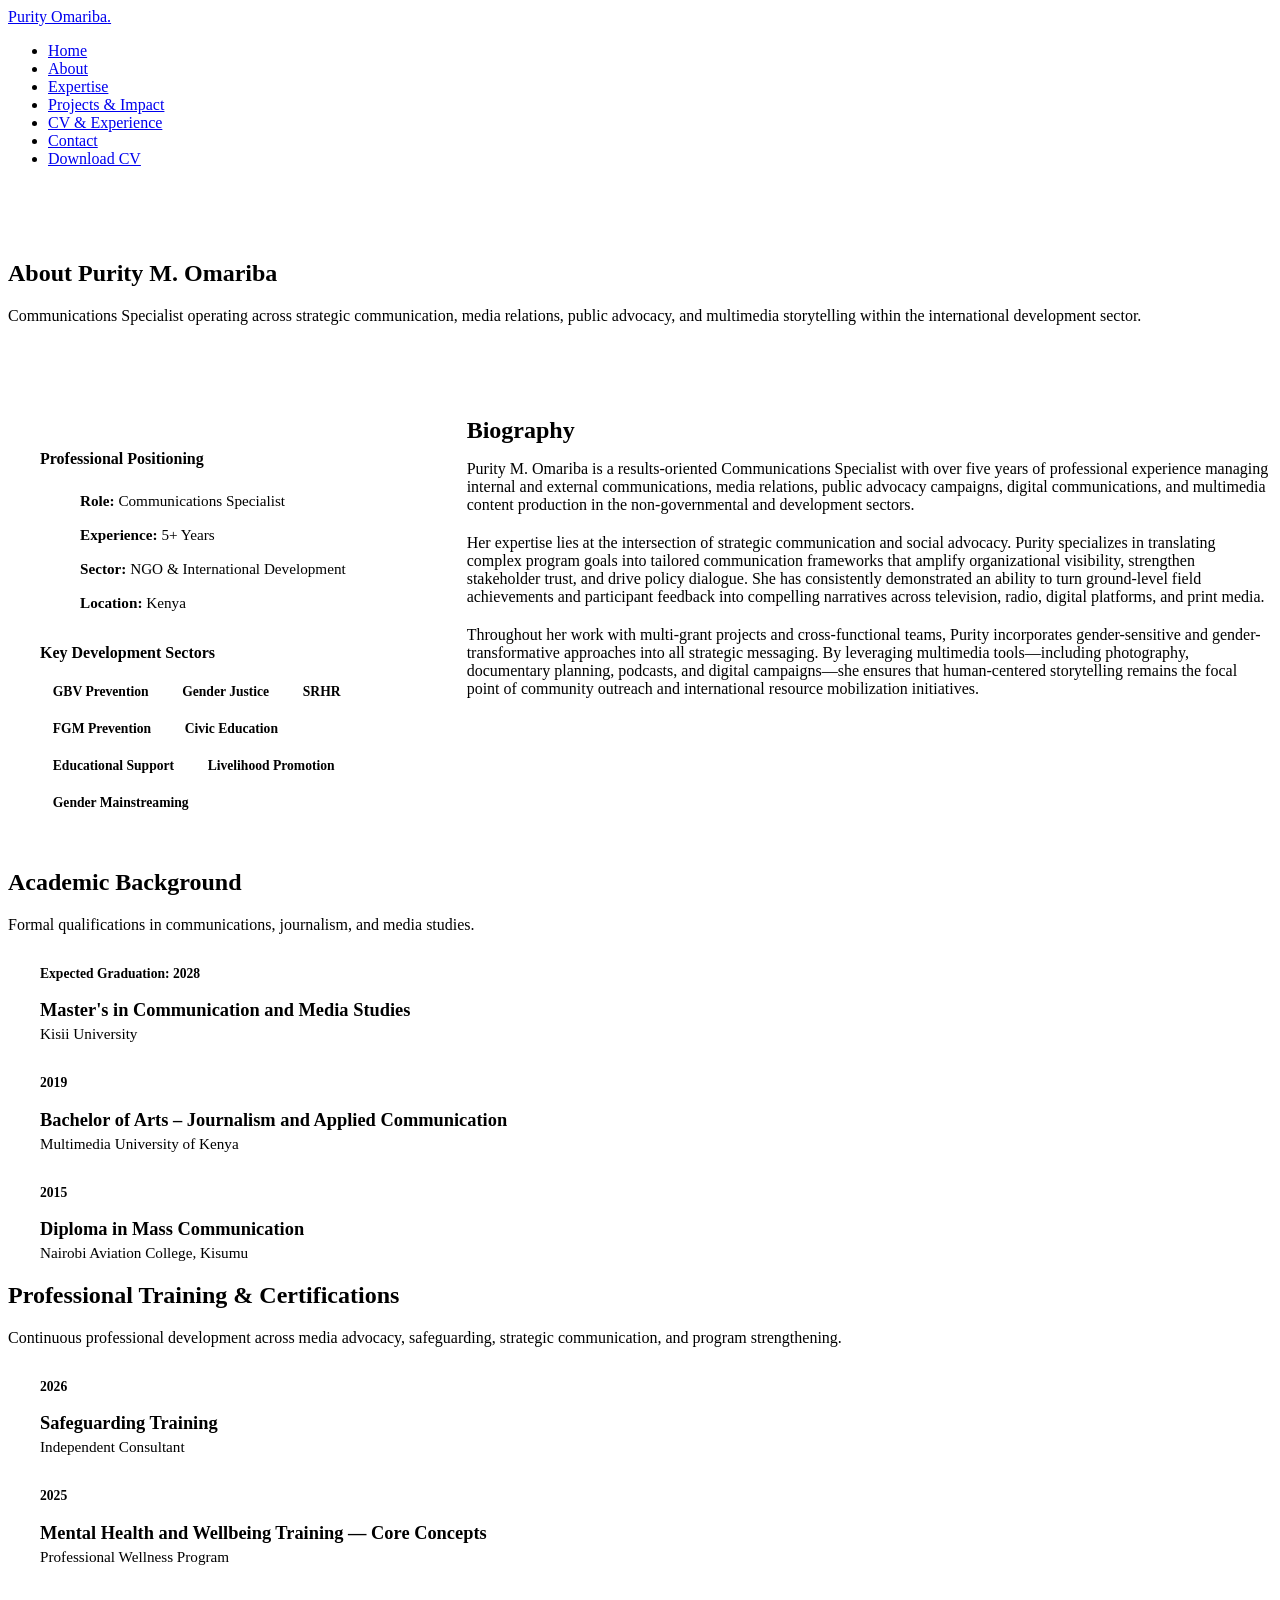
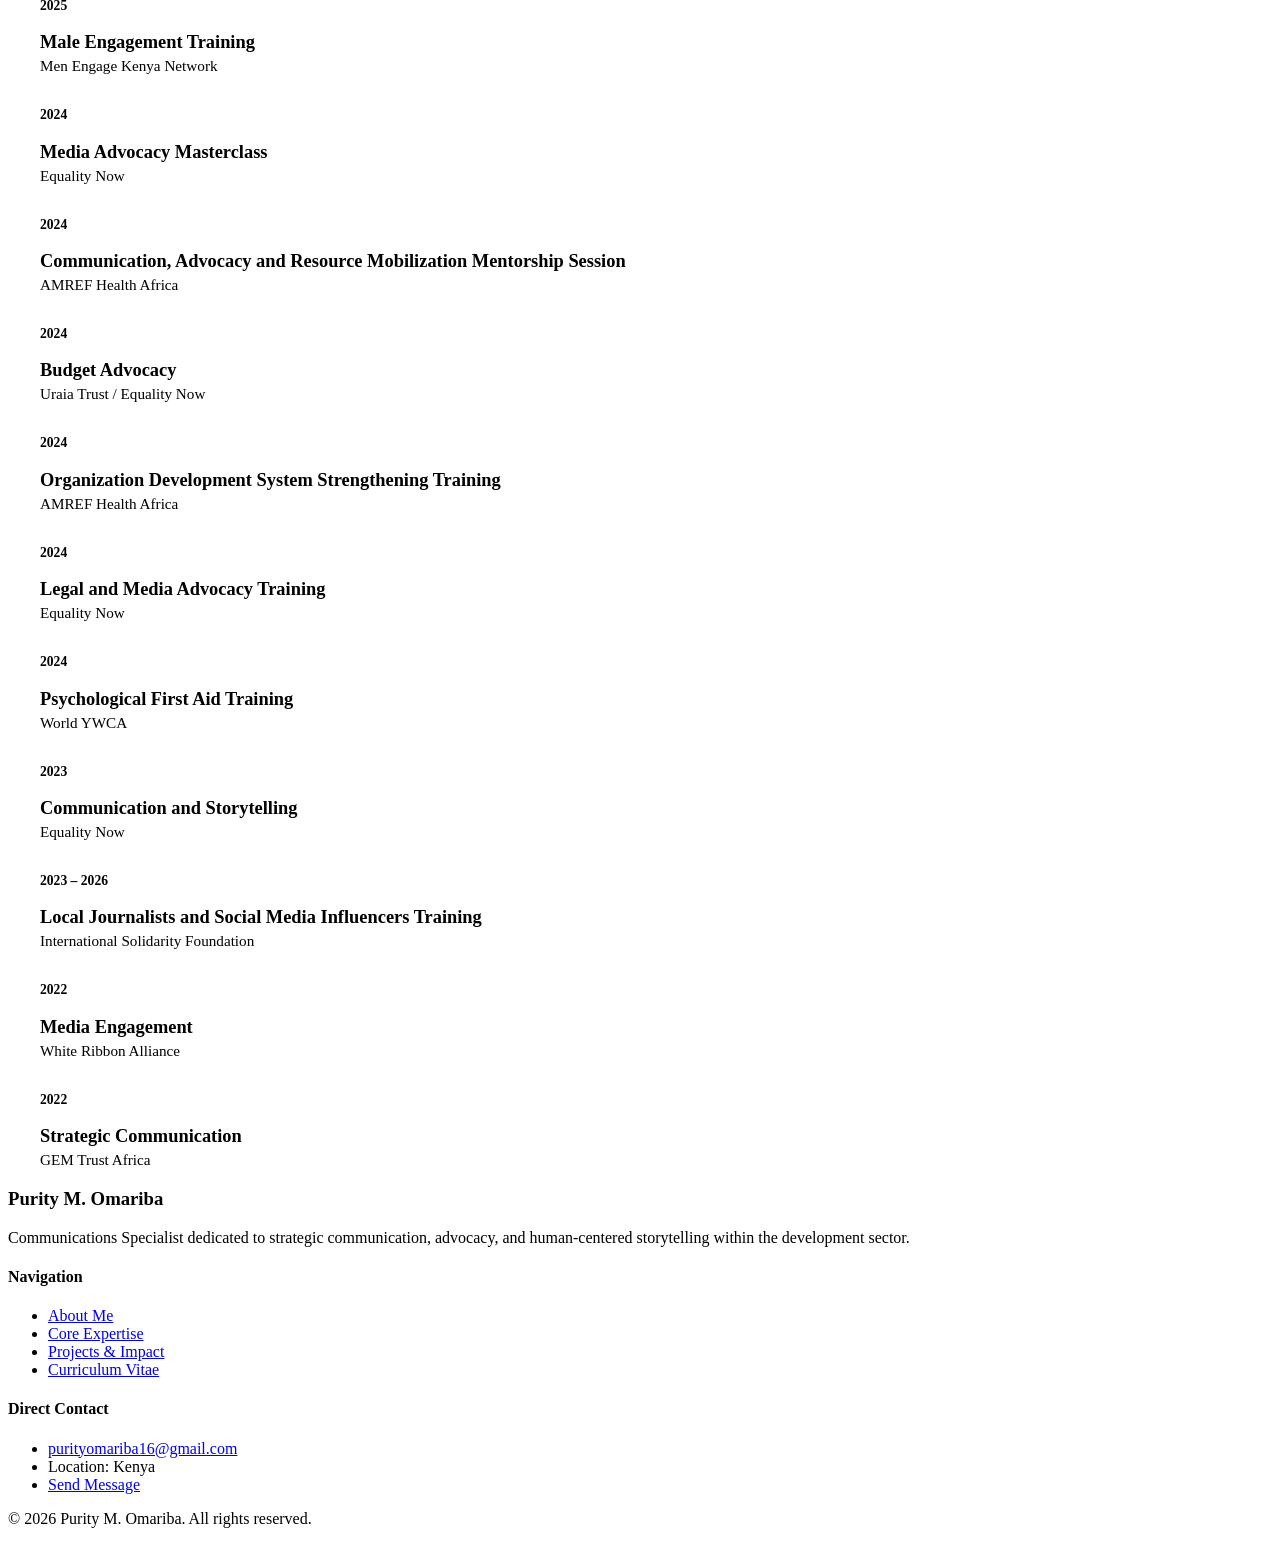
==== about.html @ bf7ede05 "Add files via upload" ====
<!DOCTYPE html>
<html lang="en">
<head>
  <meta charset="UTF-8">
  <meta name="viewport" content="width=device-width, initial-scale=1.0">
  <meta name="description" content="Professional biography, education, development focus areas, and certification timeline for Purity M. Omariba, Communications Specialist.">
  <title>About Me | Purity M. Omariba</title>
  <link rel="stylesheet" href="css/style.css">
  <style>
    /* Dedicated Page Styles for About & Timelines */
    .bio-grid {
      display: grid;
      grid-template-columns: 1fr 2fr;
      gap: 3.5rem;
      align-items: start;
    }

    .bio-sidebar {
      background-color: var(--bg-card);
      padding: 2rem;
      border-radius: var(--radius);
      border: 1px solid var(--border-color);
    }

    .bio-sidebar h4 {
      margin-bottom: 1rem;
      color: var(--secondary);
    }

    .bio-sidebar ul {
      list-style: none;
    }

    .bio-sidebar li {
      padding: 0.5rem 0;
      border-bottom: 1px dashed var(--border-color);
      font-size: 0.95rem;
      color: var(--text-muted);
    }

    .bio-sidebar li:last-child {
      border-bottom: none;
    }

    .tag-cloud {
      display: flex;
      flex-wrap: wrap;
      gap: 0.5rem;
      margin-top: 1rem;
    }

    .tag {
      background-color: var(--bg-accent);
      color: var(--primary);
      padding: 0.4rem 0.8rem;
      border-radius: 4px;
      font-size: 0.85rem;
      font-weight: 600;
    }

    /* Timeline Component */
    .timeline {
      position: relative;
      padding-left: 2rem;
      margin-top: 2rem;
      border-left: 2px solid var(--border-color);
    }

    .timeline-item {
      position: relative;
      margin-bottom: 2rem;
    }

    .timeline-item:last-child {
      margin-bottom: 0;
    }

    .timeline-dot {
      position: absolute;
      left: -2.55rem;
      top: 0.25rem;
      width: 14px;
      height: 14px;
      border-radius: 50%;
      background-color: var(--primary);
      border: 3px solid var(--bg-light);
    }

    .timeline-date {
      font-size: 0.85rem;
      font-weight: 700;
      color: var(--primary);
      margin-bottom: 0.25rem;
    }

    .timeline-title {
      font-size: 1.15rem;
      margin-bottom: 0.25rem;
    }

    .timeline-institution {
      font-size: 0.95rem;
      color: var(--text-muted);
      font-weight: 500;
    }
  </style>
</head>
<body>

  <header class="navbar">
    <div class="container nav-container">
      <a href="index.html" class="logo">Purity Omariba<span>.</span></a>
      <nav>
        <ul class="nav-links">
          <li><a href="index.html">Home</a></li>
          <li><a href="about.html" class="active">About</a></li>
          <li><a href="expertise.html">Expertise</a></li>
          <li><a href="projects.html">Projects & Impact</a></li>
          <li><a href="cv.html">CV & Experience</a></li>
          <li><a href="contact.html">Contact</a></li>
          <li><a href="docs/Purity_Omariba_CV.pdf" download class="btn btn-primary">Download CV</a></li>
        </ul>
      </nav>
    </div>
  </header>

  <section class="section section-accent" style="padding: 3.5rem 0;">
    <div class="container">
      <h1 class="section-title">About Purity M. Omariba</h1>
      <p class="section-subtitle">Communications Specialist operating across strategic communication, media relations, public advocacy, and multimedia storytelling within the international development sector.</p>
    </div>
  </section>

  <section class="section">
    <div class="container bio-grid">
      
      <aside class="bio-sidebar">
        <h4>Professional Positioning</h4>
        <ul>
          <li><strong>Role:</strong> Communications Specialist</li>
          <li><strong>Experience:</strong> 5+ Years</li>
          <li><strong>Sector:</strong> NGO & International Development</li>
          <li><strong>Location:</strong> Kenya</li>
        </ul>

        <h4 style="margin-top: 1.5rem;">Key Development Sectors</h4>
        <div class="tag-cloud">
          <span class="tag">GBV Prevention</span>
          <span class="tag">Gender Justice</span>
          <span class="tag">SRHR</span>
          <span class="tag">FGM Prevention</span>
          <span class="tag">Civic Education</span>
          <span class="tag">Educational Support</span>
          <span class="tag">Livelihood Promotion</span>
          <span class="tag">Gender Mainstreaming</span>
        </div>
      </aside>

      <main class="bio-main">
        <h2 style="margin-bottom: 1rem;">Biography</h2>
        <p style="margin-bottom: 1.25rem;">
          Purity M. Omariba is a results-oriented Communications Specialist with over five years of professional experience managing internal and external communications, media relations, public advocacy campaigns, digital communications, and multimedia content production in the non-governmental and development sectors.
        </p>
        <p style="margin-bottom: 1.25rem;">
          Her expertise lies at the intersection of strategic communication and social advocacy. Purity specializes in translating complex program goals into tailored communication frameworks that amplify organizational visibility, strengthen stakeholder trust, and drive policy dialogue. She has consistently demonstrated an ability to turn ground-level field achievements and participant feedback into compelling narratives across television, radio, digital platforms, and print media.
        </p>
        <p style="margin-bottom: 1.25rem;">
          Throughout her work with multi-grant projects and cross-functional teams, Purity incorporates gender-sensitive and gender-transformative approaches into all strategic messaging. By leveraging multimedia tools—including photography, documentary planning, podcasts, and digital campaigns—she ensures that human-centered storytelling remains the focal point of community outreach and international resource mobilization initiatives.
        </p>
      </main>

    </div>
  </section>

  <section class="section section-accent">
    <div class="container">
      <div class="section-header" style="text-align: left; max-width: 100%;">
        <h2 class="section-title">Academic Background</h2>
        <p class="section-subtitle">Formal qualifications in communications, journalism, and media studies.</p>
      </div>

      <div class="timeline" style="max-width: 800px;">
        
        <div class="timeline-item">
          <div class="timeline-dot"></div>
          <div class="timeline-date">Expected Graduation: 2028</div>
          <h3 class="timeline-title">Master's in Communication and Media Studies</h3>
          <div class="timeline-institution">Kisii University</div>
        </div>

        <div class="timeline-item">
          <div class="timeline-dot"></div>
          <div class="timeline-date">2019</div>
          <h3 class="timeline-title">Bachelor of Arts – Journalism and Applied Communication</h3>
          <div class="timeline-institution">Multimedia University of Kenya</div>
        </div>

        <div class="timeline-item">
          <div class="timeline-dot"></div>
          <div class="timeline-date">2015</div>
          <h3 class="timeline-title">Diploma in Mass Communication</h3>
          <div class="timeline-institution">Nairobi Aviation College, Kisumu</div>
        </div>

      </div>
    </div>
  </section>

  <section class="section">
    <div class="container">
      <div class="section-header" style="text-align: left; max-width: 100%;">
        <h2 class="section-title">Professional Training & Certifications</h2>
        <p class="section-subtitle">Continuous professional development across media advocacy, safeguarding, strategic communication, and program strengthening.</p>
      </div>

      <div class="timeline" style="max-width: 800px;">
        
        <div class="timeline-item">
          <div class="timeline-dot"></div>
          <div class="timeline-date">2026</div>
          <h3 class="timeline-title">Safeguarding Training</h3>
          <div class="timeline-institution">Independent Consultant</div>
        </div>

        <div class="timeline-item">
          <div class="timeline-dot"></div>
          <div class="timeline-date">2025</div>
          <h3 class="timeline-title">Mental Health and Wellbeing Training — Core Concepts</h3>
          <div class="timeline-institution">Professional Wellness Program</div>
        </div>

        <div class="timeline-item">
          <div class="timeline-dot"></div>
          <div class="timeline-date">2025</div>
          <h3 class="timeline-title">Male Engagement Training</h3>
          <div class="timeline-institution">Men Engage Kenya Network</div>
        </div>

        <div class="timeline-item">
          <div class="timeline-dot"></div>
          <div class="timeline-date">2024</div>
          <h3 class="timeline-title">Media Advocacy Masterclass</h3>
          <div class="timeline-institution">Equality Now</div>
        </div>

        <div class="timeline-item">
          <div class="timeline-dot"></div>
          <div class="timeline-date">2024</div>
          <h3 class="timeline-title">Communication, Advocacy and Resource Mobilization Mentorship Session</h3>
          <div class="timeline-institution">AMREF Health Africa</div>
        </div>

        <div class="timeline-item">
          <div class="timeline-dot"></div>
          <div class="timeline-date">2024</div>
          <h3 class="timeline-title">Budget Advocacy</h3>
          <div class="timeline-institution">Uraia Trust / Equality Now</div>
        </div>

        <div class="timeline-item">
          <div class="timeline-dot"></div>
          <div class="timeline-date">2024</div>
          <h3 class="timeline-title">Organization Development System Strengthening Training</h3>
          <div class="timeline-institution">AMREF Health Africa</div>
        </div>

        <div class="timeline-item">
          <div class="timeline-dot"></div>
          <div class="timeline-date">2024</div>
          <h3 class="timeline-title">Legal and Media Advocacy Training</h3>
          <div class="timeline-institution">Equality Now</div>
        </div>

        <div class="timeline-item">
          <div class="timeline-dot"></div>
          <div class="timeline-date">2024</div>
          <h3 class="timeline-title">Psychological First Aid Training</h3>
          <div class="timeline-institution">World YWCA</div>
        </div>

        <div class="timeline-item">
          <div class="timeline-dot"></div>
          <div class="timeline-date">2023</div>
          <h3 class="timeline-title">Communication and Storytelling</h3>
          <div class="timeline-institution">Equality Now</div>
        </div>

        <div class="timeline-item">
          <div class="timeline-dot"></div>
          <div class="timeline-date">2023 – 2026</div>
          <h3 class="timeline-title">Local Journalists and Social Media Influencers Training</h3>
          <div class="timeline-institution">International Solidarity Foundation</div>
        </div>

        <div class="timeline-item">
          <div class="timeline-dot"></div>
          <div class="timeline-date">2022</div>
          <h3 class="timeline-title">Media Engagement</h3>
          <div class="timeline-institution">White Ribbon Alliance</div>
        </div>

        <div class="timeline-item">
          <div class="timeline-dot"></div>
          <div class="timeline-date">2022</div>
          <h3 class="timeline-title">Strategic Communication</h3>
          <div class="timeline-institution">GEM Trust Africa</div>
        </div>

      </div>
    </div>
  </section>

  <footer class="footer">
    <div class="container">
      <div class="footer-grid">
        <div class="footer-brand">
          <h3>Purity M. Omariba</h3>
          <p>Communications Specialist dedicated to strategic communication, advocacy, and human-centered storytelling within the development sector.</p>
        </div>
        <div class="footer-links">
          <h4>Navigation</h4>
          <ul>
            <li><a href="about.html">About Me</a></li>
            <li><a href="expertise.html">Core Expertise</a></li>
            <li><a href="projects.html">Projects & Impact</a></li>
            <li><a href="cv.html">Curriculum Vitae</a></li>
          </ul>
        </div>
        <div class="footer-links">
          <h4>Direct Contact</h4>
          <ul>
            <li><a href="mailto:purityomariba16@gmail.com">purityomariba16@gmail.com</a></li>
            <li>Location: Kenya</li>
            <li><a href="contact.html">Send Message</a></li>
          </ul>
        </div>
      </div>
      <div class="footer-bottom">
        <p>&copy; 2026 Purity M. Omariba. All rights reserved.</p>
      </div>
    </div>
  </footer>

</body>
</html>
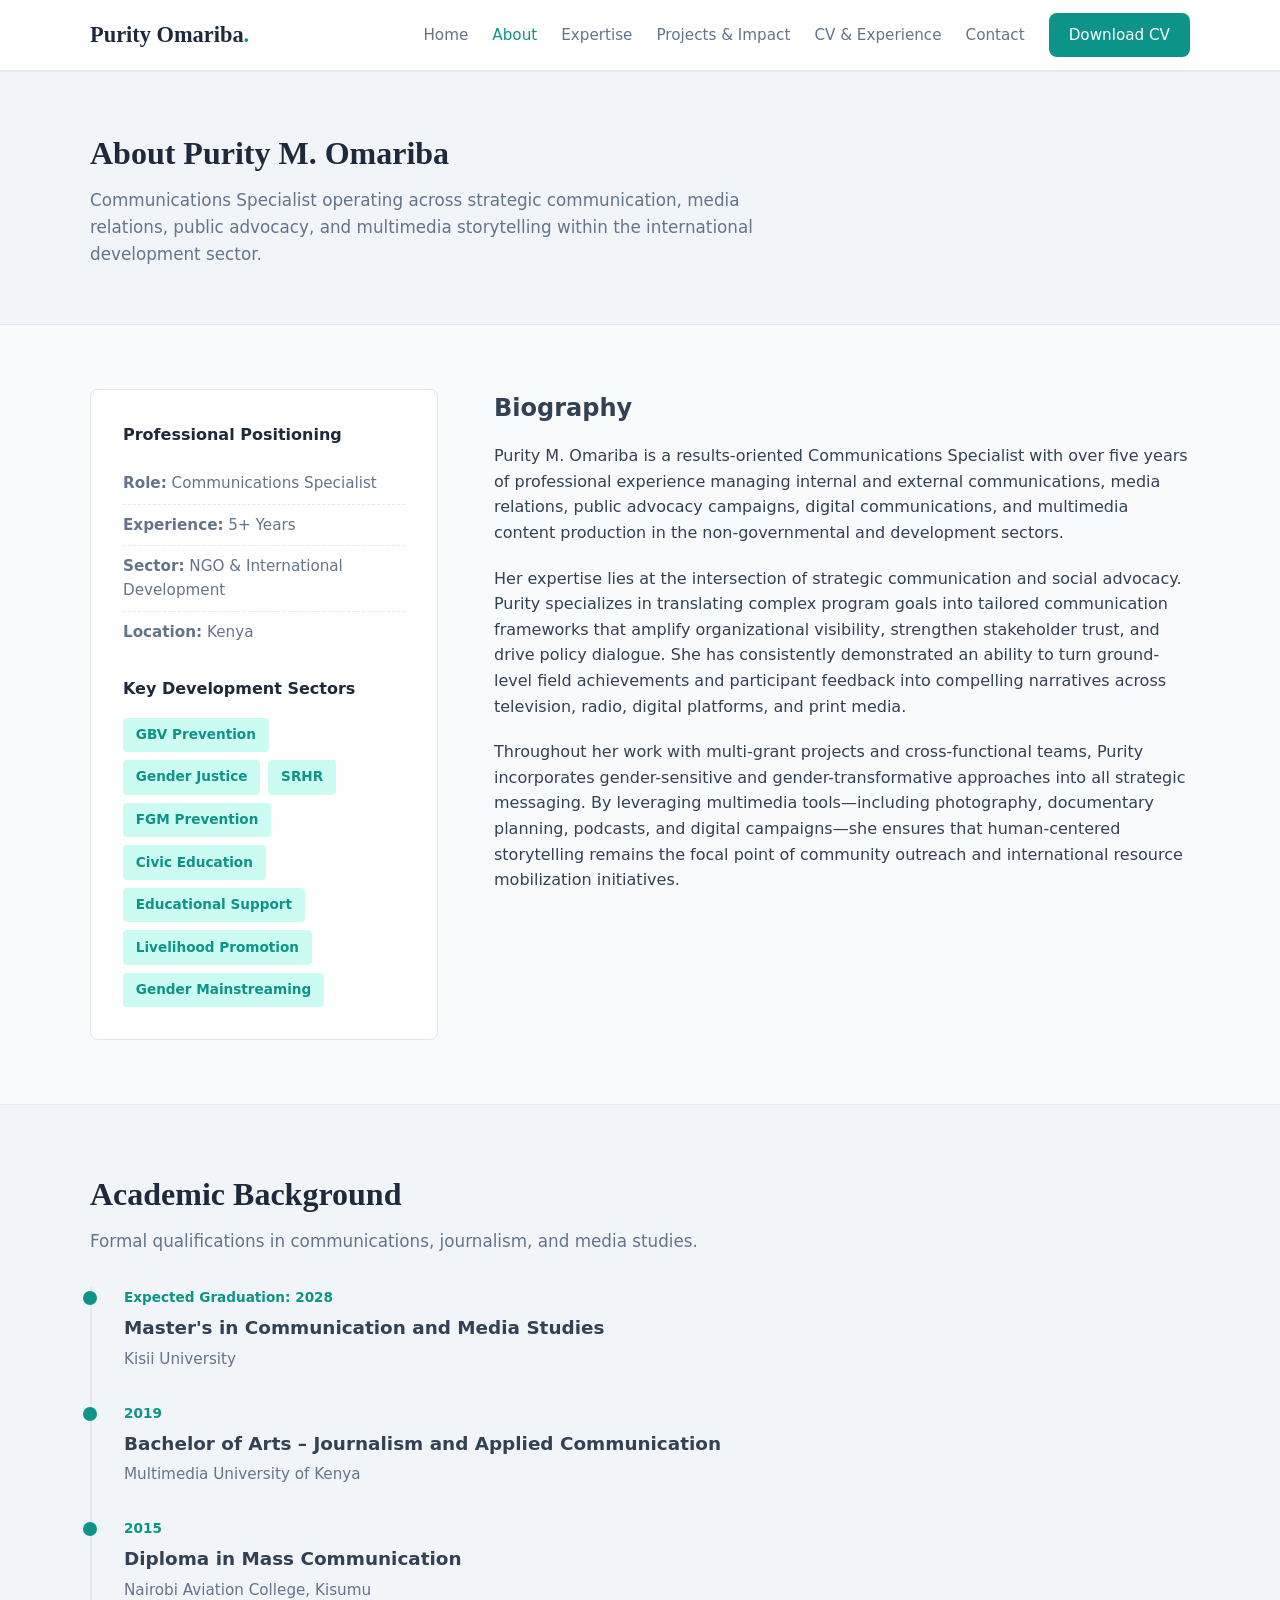
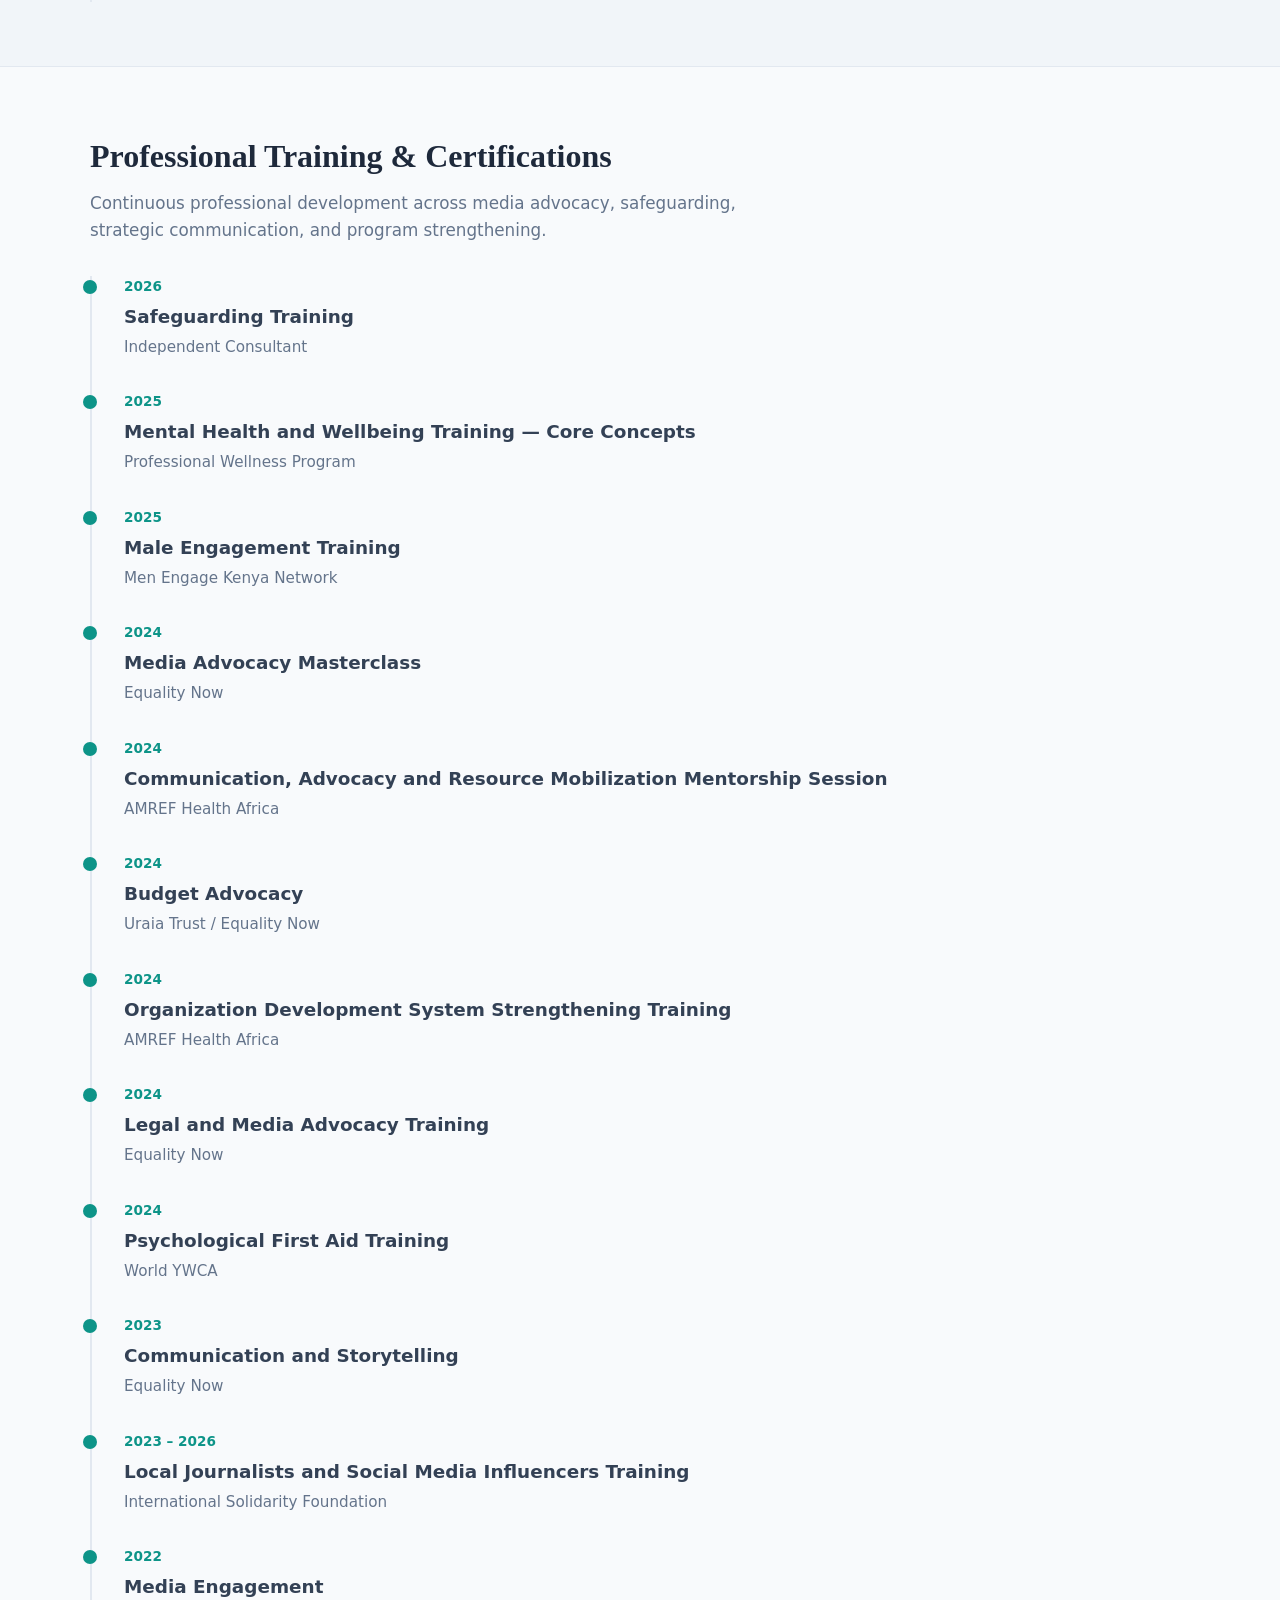
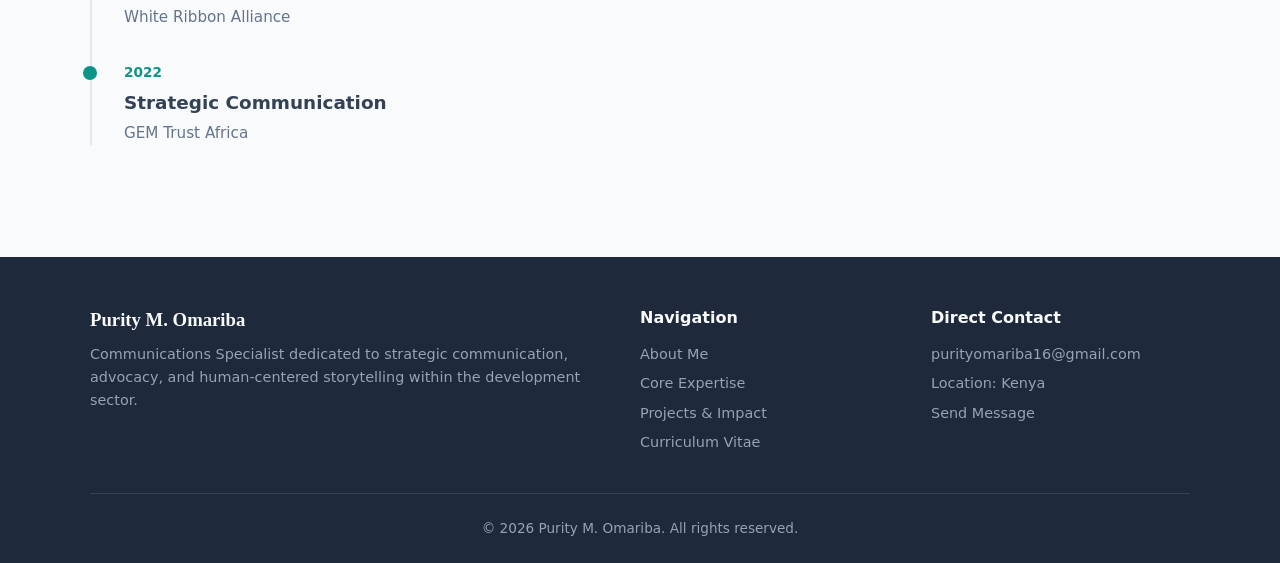
==== commit d79f392a: "Add files via upload" ====
--- a/about.html
+++ b/about.html
@@ -103,15 +103,30 @@
       color: var(--text-muted);
       font-weight: 500;
     }
+
+    @media (max-width: 850px) {
+      .bio-grid {
+        grid-template-columns: 1fr;
+      }
+    }
   </style>
 </head>
 <body>
 
+  <!-- Navigation Bar -->
   <header class="navbar">
     <div class="container nav-container">
       <a href="index.html" class="logo">Purity Omariba<span>.</span></a>
+      
+      <!-- Far-Right Mobile Menu Toggle Button -->
+      <button class="mobile-menu-toggle" id="mobile-menu-toggle" aria-label="Toggle navigation" aria-expanded="false">
+        <span class="bar"></span>
+        <span class="bar"></span>
+        <span class="bar"></span>
+      </button>
+
       <nav>
-        <ul class="nav-links">
+        <ul class="nav-links" id="nav-links">
           <li><a href="index.html">Home</a></li>
           <li><a href="about.html" class="active">About</a></li>
           <li><a href="expertise.html">Expertise</a></li>
@@ -124,6 +139,7 @@
     </div>
   </header>
 
+  <!-- Page Header -->
   <section class="section section-accent" style="padding: 3.5rem 0;">
     <div class="container">
       <h1 class="section-title">About Purity M. Omariba</h1>
@@ -131,6 +147,7 @@
     </div>
   </section>
 
+  <!-- Biography Section -->
   <section class="section">
     <div class="container bio-grid">
       
@@ -172,6 +189,7 @@
     </div>
   </section>
 
+  <!-- Academic Background -->
   <section class="section section-accent">
     <div class="container">
       <div class="section-header" style="text-align: left; max-width: 100%;">
@@ -206,6 +224,7 @@
     </div>
   </section>
 
+  <!-- Professional Certifications -->
   <section class="section">
     <div class="container">
       <div class="section-header" style="text-align: left; max-width: 100%;">
@@ -310,6 +329,7 @@
     </div>
   </section>
 
+  <!-- Footer -->
   <footer class="footer">
     <div class="container">
       <div class="footer-grid">
@@ -341,5 +361,8 @@
     </div>
   </footer>
 
+  <!-- External JavaScript Link -->
+  <script src="js/script.js"></script>
+
 </body>
 </html>
--- a/css/style.css
+++ b/css/style.css
@@ -0,0 +1,447 @@
+/* Core CSS Design System */
+:root {
+  --primary: #0d9488;
+  --primary-hover: #0f766e;
+  --secondary: #1e293b;
+  --text-dark: #334155;
+  --text-muted: #64748b;
+  --bg-main: #f8fafc;
+  --bg-card: #ffffff;
+  --bg-accent: #ccfbf1;
+  --border-color: #e2e8f0;
+  --font-base: 'Segoe UI', system-ui, -apple-system, sans-serif;
+  --font-heading: 'Georgia', serif;
+  --radius: 8px;
+  --shadow-sm: 0 1px 3px rgba(0,0,0,0.1);
+  --shadow-md: 0 4px 6px -1px rgba(0,0,0,0.1);
+  --shadow-lg: -4px 0 15px rgba(0, 0, 0, 0.15);
+  --transition: all 0.3s cubic-bezier(0.4, 0, 0.2, 1);
+}
+
+* {
+  box-sizing: border-box;
+  margin: 0;
+  padding: 0;
+}
+
+body {
+  font-family: var(--font-base);
+  color: var(--text-dark);
+  background-color: var(--bg-main);
+  line-height: 1.6;
+}
+
+a {
+  color: inherit;
+  text-decoration: none;
+}
+
+.container {
+  width: 90%;
+  max-width: 1100px;
+  margin: 0 auto;
+}
+
+/* Navbar Layout */
+.navbar {
+  background-color: var(--bg-card);
+  border-bottom: 1px solid var(--border-color);
+  position: sticky;
+  top: 0;
+  z-index: 1000;
+}
+
+.nav-container {
+  display: flex;
+  justify-content: space-between;
+  align-items: center;
+  height: 70px;
+  position: relative;
+}
+
+.logo {
+  font-family: var(--font-heading);
+  font-size: 1.4rem;
+  font-weight: bold;
+  color: var(--secondary);
+}
+
+.logo span {
+  color: var(--primary);
+}
+
+.nav-links {
+  display: flex;
+  list-style: none;
+  gap: 1.5rem;
+  align-items: center;
+}
+
+.nav-links a {
+  font-size: 0.95rem;
+  font-weight: 500;
+  color: var(--text-muted);
+  transition: var(--transition);
+}
+
+.nav-links a:hover,
+.nav-links a.active {
+  color: var(--primary);
+}
+
+/* Mobile Toggle - Pushed to Far Right Corner */
+.mobile-menu-toggle {
+  display: none;
+  flex-direction: column;
+  justify-content: space-between;
+  width: 26px;
+  height: 20px;
+  background: transparent;
+  border: none;
+  cursor: pointer;
+  padding: 0;
+  z-index: 1002; /* Float above the slide drawer overlay */
+  margin-left: auto; /* Guarantees positioning in far right corner */
+}
+
+.mobile-menu-toggle .bar {
+  width: 100%;
+  height: 3px;
+  background-color: var(--secondary);
+  border-radius: 2px;
+  transition: var(--transition);
+}
+
+/* Buttons */
+.btn {
+  display: inline-block;
+  padding: 0.6rem 1.25rem;
+  border-radius: var(--radius);
+  font-weight: 600;
+  font-size: 0.9rem;
+  transition: var(--transition);
+}
+
+.btn-primary {
+  background-color: var(--primary);
+  color: #ffffff !important;
+}
+
+.btn-primary:hover {
+  background-color: var(--primary-hover);
+}
+
+.btn-secondary {
+  background-color: transparent;
+  color: var(--secondary);
+  border: 1px solid var(--border-color);
+}
+
+.btn-secondary:hover {
+  background-color: var(--bg-accent);
+  color: var(--primary);
+}
+
+/* Sections */
+.section {
+  padding: 4rem 0;
+}
+
+.section-accent {
+  background-color: #f1f5f9;
+  border-bottom: 1px solid var(--border-color);
+  border-top: 1px solid var(--border-color);
+}
+
+.section-title {
+  font-family: var(--font-heading);
+  font-size: 2rem;
+  color: var(--secondary);
+  margin-bottom: 0.5rem;
+}
+
+.section-subtitle {
+  color: var(--text-muted);
+  font-size: 1.05rem;
+  max-width: 700px;
+}
+
+/* Hero Section Grid & Image Controls */
+.hero {
+  padding: 4rem 0;
+  background-color: var(--bg-card);
+}
+
+.hero-grid {
+  display: grid;
+  grid-template-columns: 1.2fr 0.8fr;
+  gap: 3rem;
+  align-items: center;
+}
+
+.hero-tag {
+  display: inline-block;
+  background-color: var(--bg-accent);
+  color: var(--primary);
+  font-size: 0.85rem;
+  font-weight: 700;
+  padding: 0.35rem 0.75rem;
+  border-radius: 4px;
+  margin-bottom: 1rem;
+}
+
+.hero-title {
+  font-family: var(--font-heading);
+  font-size: 2.75rem;
+  color: var(--secondary);
+  line-height: 1.2;
+  margin-bottom: 0.5rem;
+}
+
+.hero-subtitle {
+  font-style: italic;
+  color: var(--primary);
+  font-weight: 600;
+  font-size: 1.1rem;
+  margin-bottom: 1rem;
+}
+
+.hero-description {
+  color: var(--text-muted);
+  margin-bottom: 1.75rem;
+  font-size: 1.05rem;
+}
+
+.hero-cta {
+  display: flex;
+  gap: 1rem;
+  flex-wrap: wrap;
+}
+
+.hero-image-wrapper {
+  width: 100%;
+  max-width: 320px;
+  margin: 0 auto;
+}
+
+.hero-image {
+  width: 100%;
+  max-width: 320px;
+  height: auto;
+  border-radius: var(--radius);
+  box-shadow: var(--shadow-md);
+  border: 1px solid var(--border-color);
+  object-fit: cover;
+  display: block;
+}
+
+/* Home Page Grid Layouts */
+.grid-4 {
+  display: grid;
+  grid-template-columns: repeat(4, 1fr);
+  gap: 1.5rem;
+  text-align: center;
+}
+
+.stat-box {
+  background-color: var(--bg-card);
+  padding: 1.5rem;
+  border-radius: var(--radius);
+  border: 1px solid var(--border-color);
+}
+
+.stat-number {
+  font-size: 2rem;
+  font-weight: bold;
+  color: var(--primary);
+}
+
+.stat-label {
+  font-size: 0.85rem;
+  color: var(--text-muted);
+}
+
+.grid-2 {
+  display: grid;
+  grid-template-columns: repeat(2, 1fr);
+  gap: 1.5rem;
+  margin-top: 2rem;
+}
+
+.card {
+  background-color: var(--bg-card);
+  border: 1px solid var(--border-color);
+  border-radius: var(--radius);
+  padding: 1.75rem;
+}
+
+.card-icon {
+  font-weight: bold;
+  color: var(--primary);
+  font-size: 1.2rem;
+  margin-bottom: 0.5rem;
+}
+
+.card-title {
+  color: var(--secondary);
+  font-size: 1.2rem;
+  margin-bottom: 0.5rem;
+}
+
+.card-desc {
+  color: var(--text-muted);
+  font-size: 0.95rem;
+}
+
+/* Standalone Profile Image Styling */
+.profile-image-container {
+  max-width: 350px;
+  width: 100%;
+  margin: 0 auto;
+}
+
+.profile-img {
+  width: 100%;
+  height: auto;
+  border-radius: var(--radius);
+  box-shadow: var(--shadow-md);
+  border: 1px solid var(--border-color);
+  object-fit: cover;
+}
+
+/* Footer */
+.footer {
+  background-color: var(--secondary);
+  color: #f8fafc;
+  padding: 3rem 0 1.5rem;
+  margin-top: 3rem;
+}
+
+.footer-grid {
+  display: grid;
+  grid-template-columns: 2fr 1fr 1fr;
+  gap: 2rem;
+  margin-bottom: 2rem;
+}
+
+.footer-brand h3 {
+  font-family: var(--font-heading);
+  margin-bottom: 0.5rem;
+}
+
+.footer-brand p {
+  color: #94a3b8;
+  font-size: 0.9rem;
+}
+
+.footer-links h4 {
+  margin-bottom: 0.75rem;
+  font-size: 1rem;
+}
+
+.footer-links ul {
+  list-style: none;
+}
+
+.footer-links li {
+  margin-bottom: 0.4rem;
+  font-size: 0.9rem;
+  color: #94a3b8;
+}
+
+.footer-links a:hover {
+  color: #ffffff;
+}
+
+.footer-bottom {
+  border-top: 1px solid #334155;
+  padding-top: 1.5rem;
+  text-align: center;
+  font-size: 0.85rem;
+  color: #94a3b8;
+}
+
+/* Responsive Styles & Mobile Slide-Over Drawer */
+@media (max-width: 768px) {
+  .mobile-menu-toggle {
+    display: flex;
+  }
+
+  /* Right Side Slide-Over Drawer Navigation */
+  .nav-links {
+    position: fixed;
+    top: 0;
+    right: 0;
+    width: 270px;
+    height: 100vh;
+    background-color: var(--bg-card);
+    flex-direction: column;
+    align-items: flex-start;
+    justify-content: flex-start;
+    padding: 85px 1.75rem 2rem;
+    gap: 1.25rem;
+    box-shadow: var(--shadow-lg);
+    z-index: 1001;
+
+    /* Off-screen transform state for smooth right-to-left slide */
+    transform: translateX(100%);
+    transition: var(--transition);
+  }
+
+  .nav-links.active {
+    transform: translateX(0); /* Slide drawer into view */
+  }
+
+  .nav-links li {
+    width: 100%;
+    border-bottom: 1px solid var(--border-color);
+    padding-bottom: 0.75rem;
+  }
+
+  .nav-links li:last-child {
+    border-bottom: none;
+    padding-top: 0.5rem;
+  }
+
+  .nav-links a {
+    display: block;
+    font-size: 1.05rem;
+    font-weight: 600;
+    width: 100%;
+  }
+
+  /* Morph Hamburger Lines into "X" when Active */
+  .mobile-menu-toggle.active .bar:nth-child(1) {
+    transform: translateY(8.5px) rotate(45deg);
+  }
+
+  .mobile-menu-toggle.active .bar:nth-child(2) {
+    opacity: 0;
+  }
+
+  .mobile-menu-toggle.active .bar:nth-child(3) {
+    transform: translateY(-8.5px) rotate(-45deg);
+  }
+
+  /* Responsive Grid Stack Layouts */
+  .hero-grid {
+    grid-template-columns: 1fr;
+    text-align: center;
+  }
+
+  .hero-cta {
+    justify-content: center;
+  }
+
+  .grid-4 {
+    grid-template-columns: repeat(2, 1fr);
+  }
+
+  .grid-2 {
+    grid-template-columns: 1fr;
+  }
+
+  .footer-grid {
+    grid-template-columns: 1fr;
+  }
+}
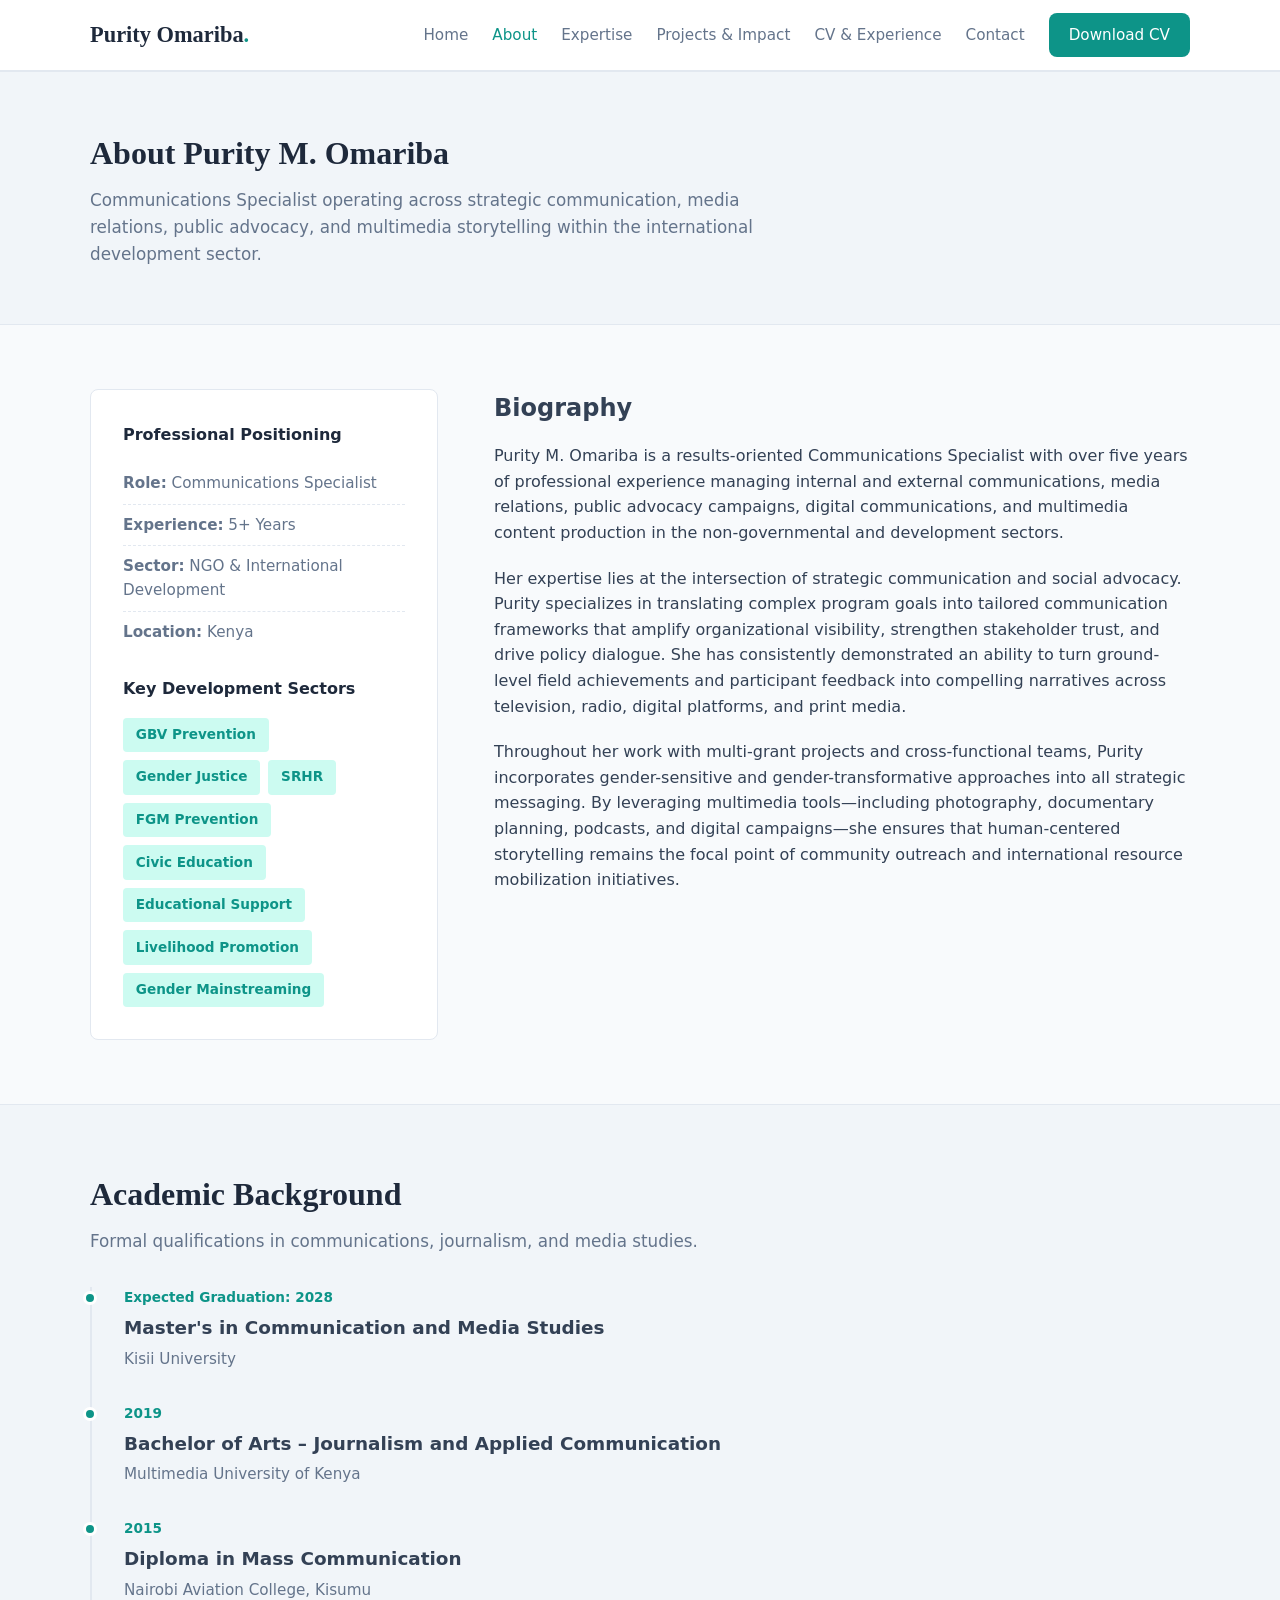
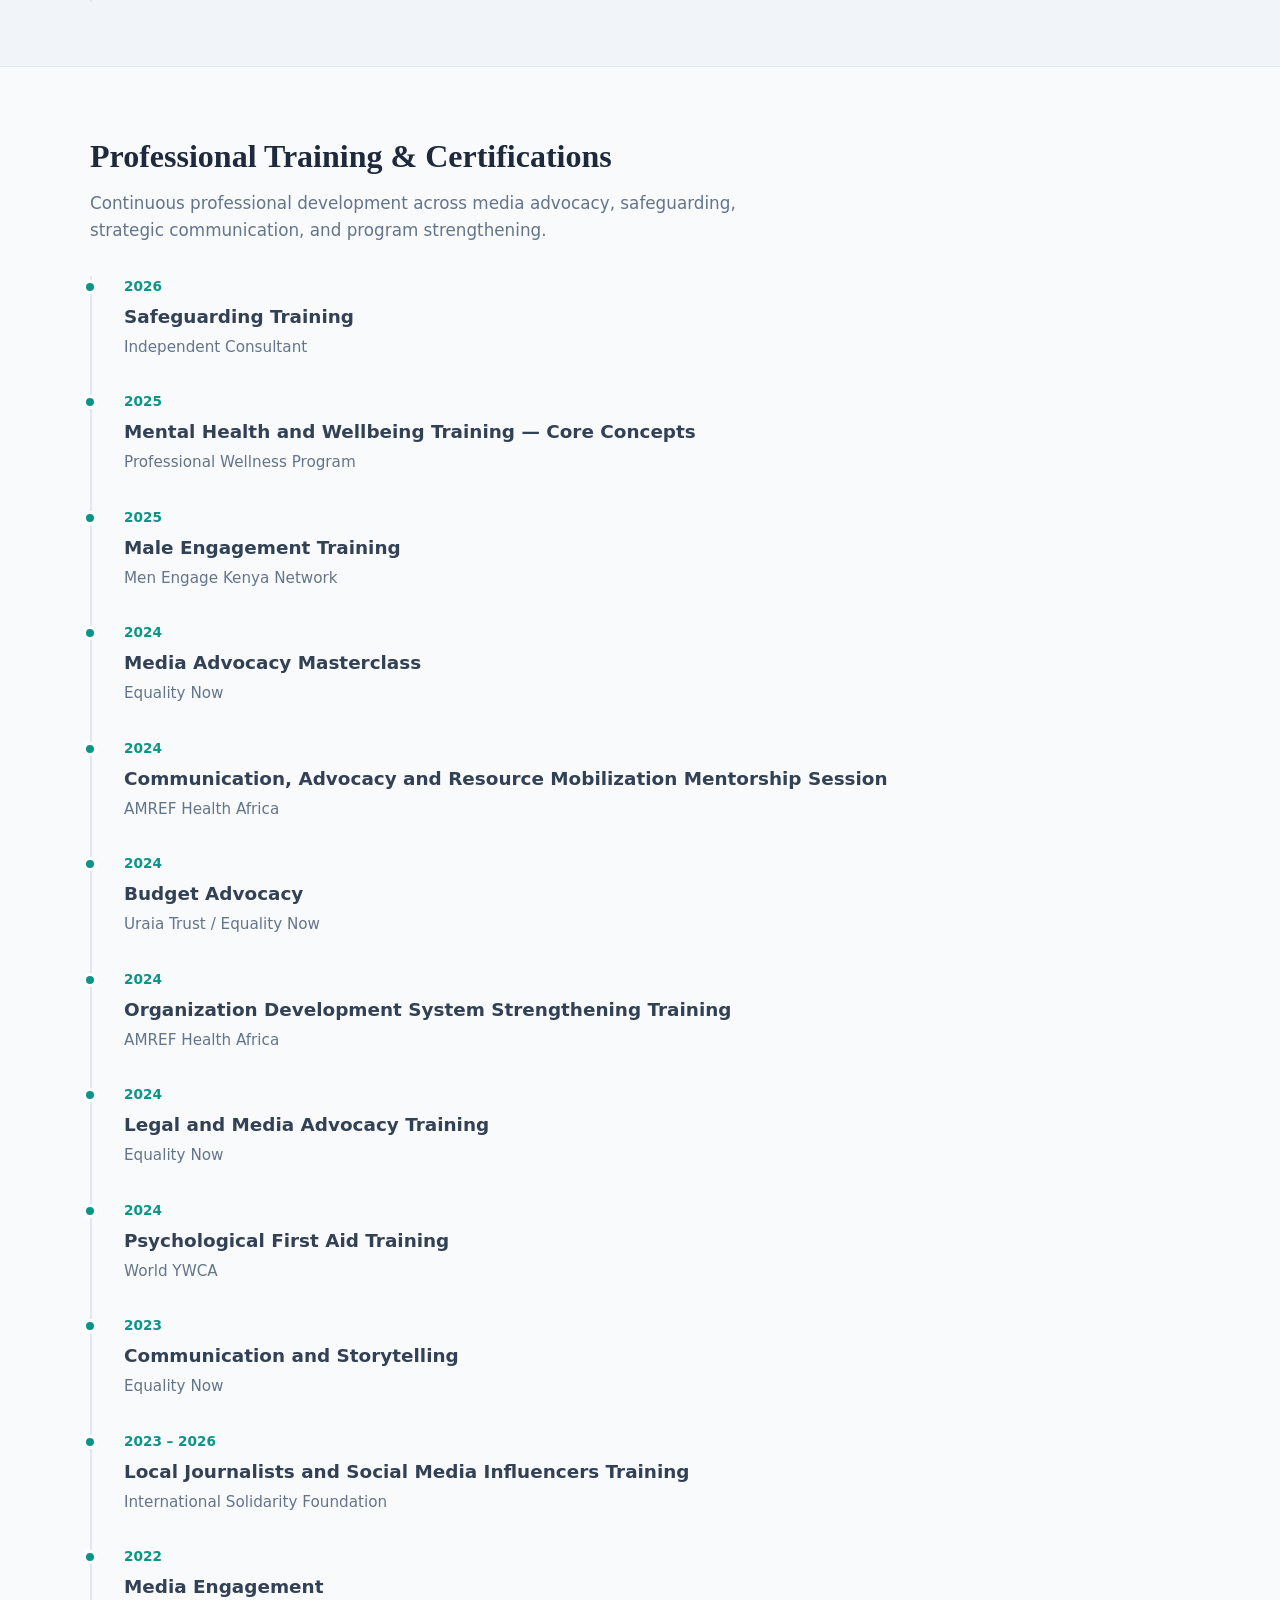
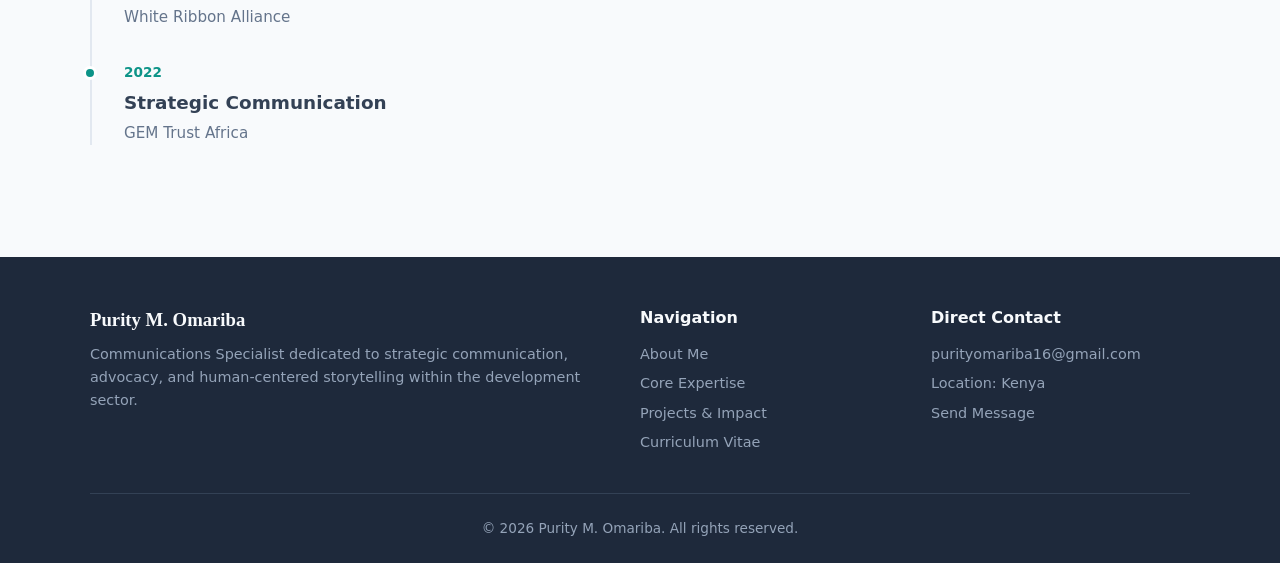
==== commit e2302640: "Add files via upload" ====
--- a/about.html
+++ b/about.html
@@ -83,7 +83,7 @@
       height: 14px;
       border-radius: 50%;
       background-color: var(--primary);
-      border: 3px solid var(--bg-light);
+      border: 3px solid var(--bg-card);
     }
 
     .timeline-date {
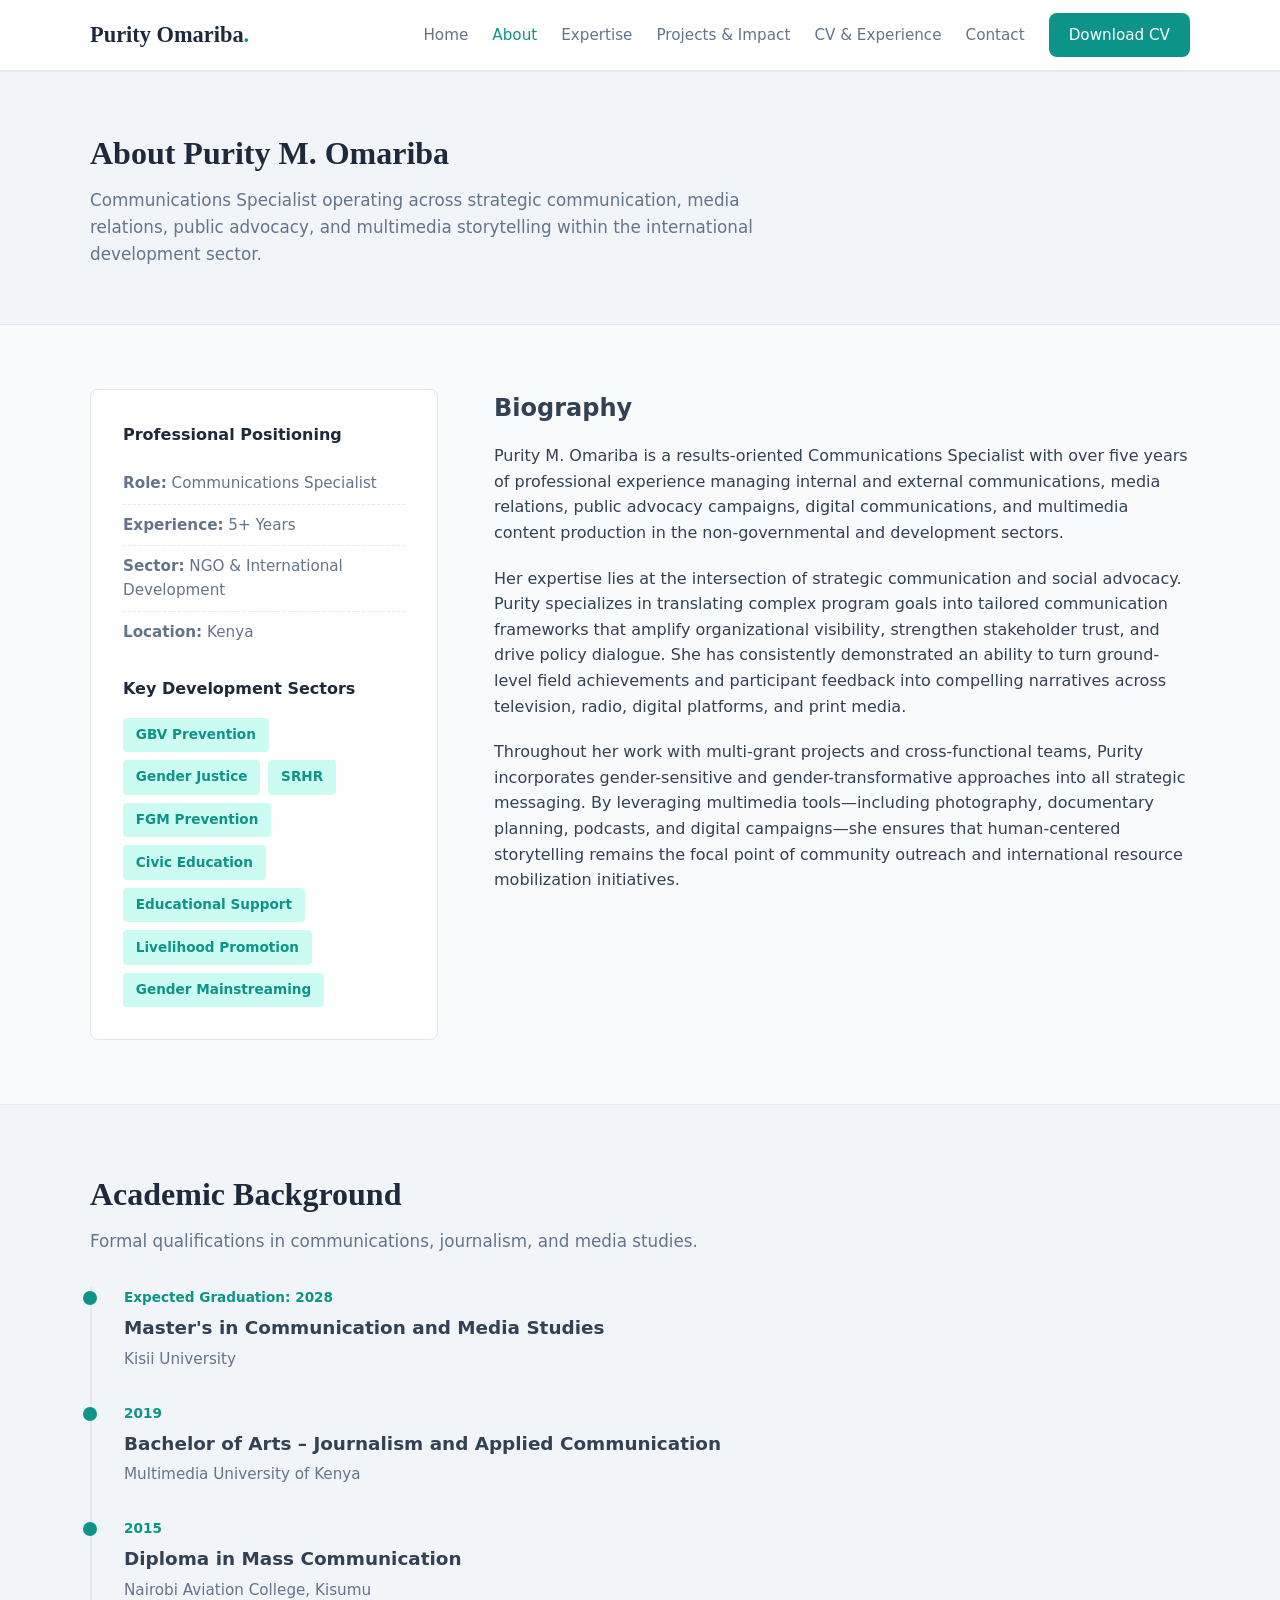
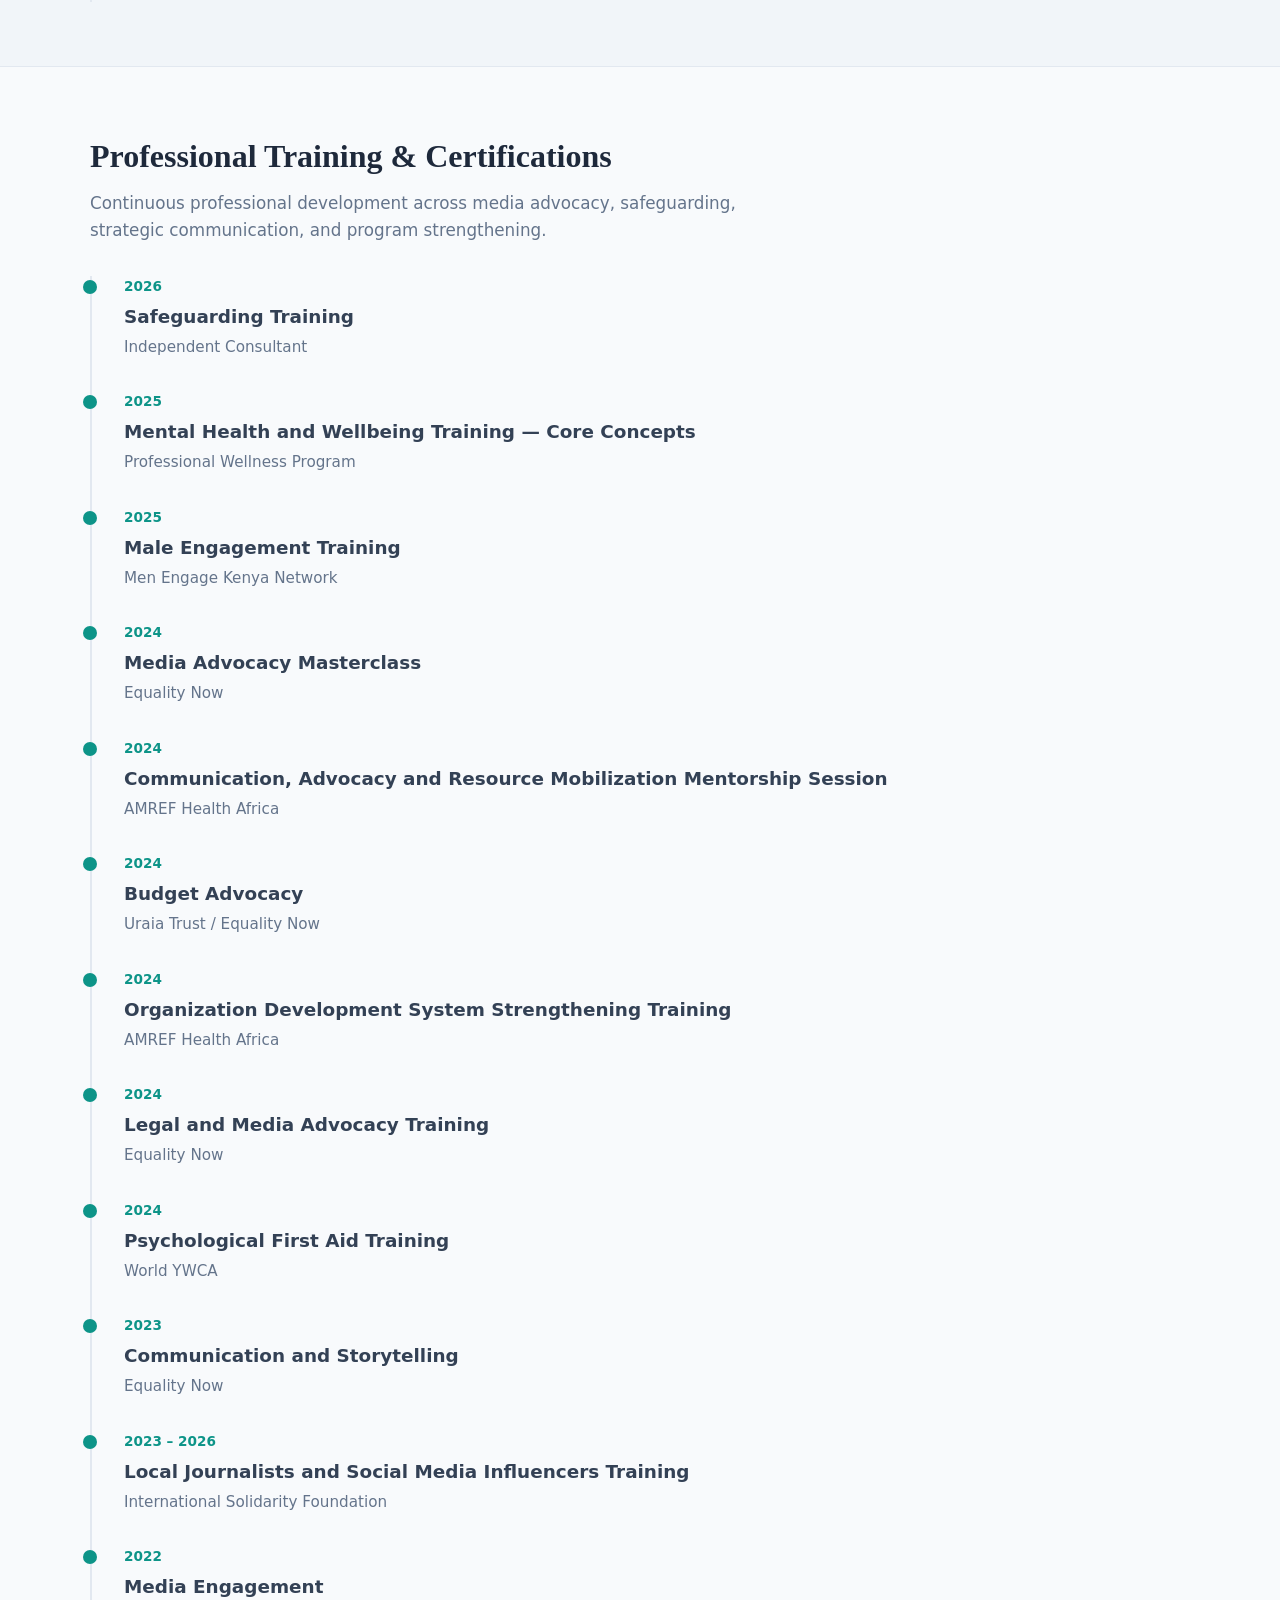
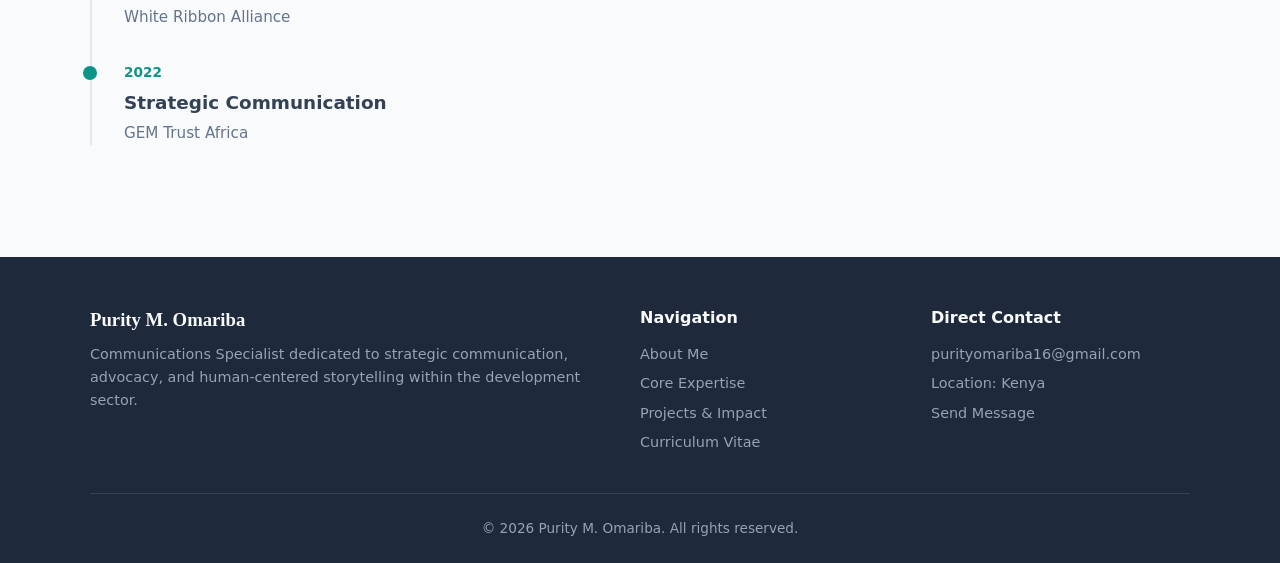
==== commit 778f1554: "Add files via upload" ====
--- a/about.html
+++ b/about.html
@@ -83,7 +83,7 @@
       height: 14px;
       border-radius: 50%;
       background-color: var(--primary);
-      border: 3px solid var(--bg-card);
+      border: 3px solid var(--bg-light);
     }
 
     .timeline-date {
--- a/css/style.css
+++ b/css/style.css
@@ -112,6 +112,23 @@
   transition: var(--transition);
 }
 
+/* Back-drop Overlay when mobile drawer is open */
+.nav-overlay {
+  display: none;
+  position: fixed;
+  top: 0;
+  left: 0;
+  width: 100vw;
+  height: 100vh;
+  background: rgba(15, 23, 42, 0.4);
+  backdrop-filter: blur(2px);
+  z-index: 1000;
+}
+
+.nav-overlay.active {
+  display: block;
+}
+
 /* Buttons */
 .btn {
   display: inline-block;
@@ -362,7 +379,7 @@
 }
 
 /* Responsive Styles & Mobile Slide-Over Drawer */
-@media (max-width: 768px) {
+@media (max-width: 850px) {
   .mobile-menu-toggle {
     display: flex;
   }
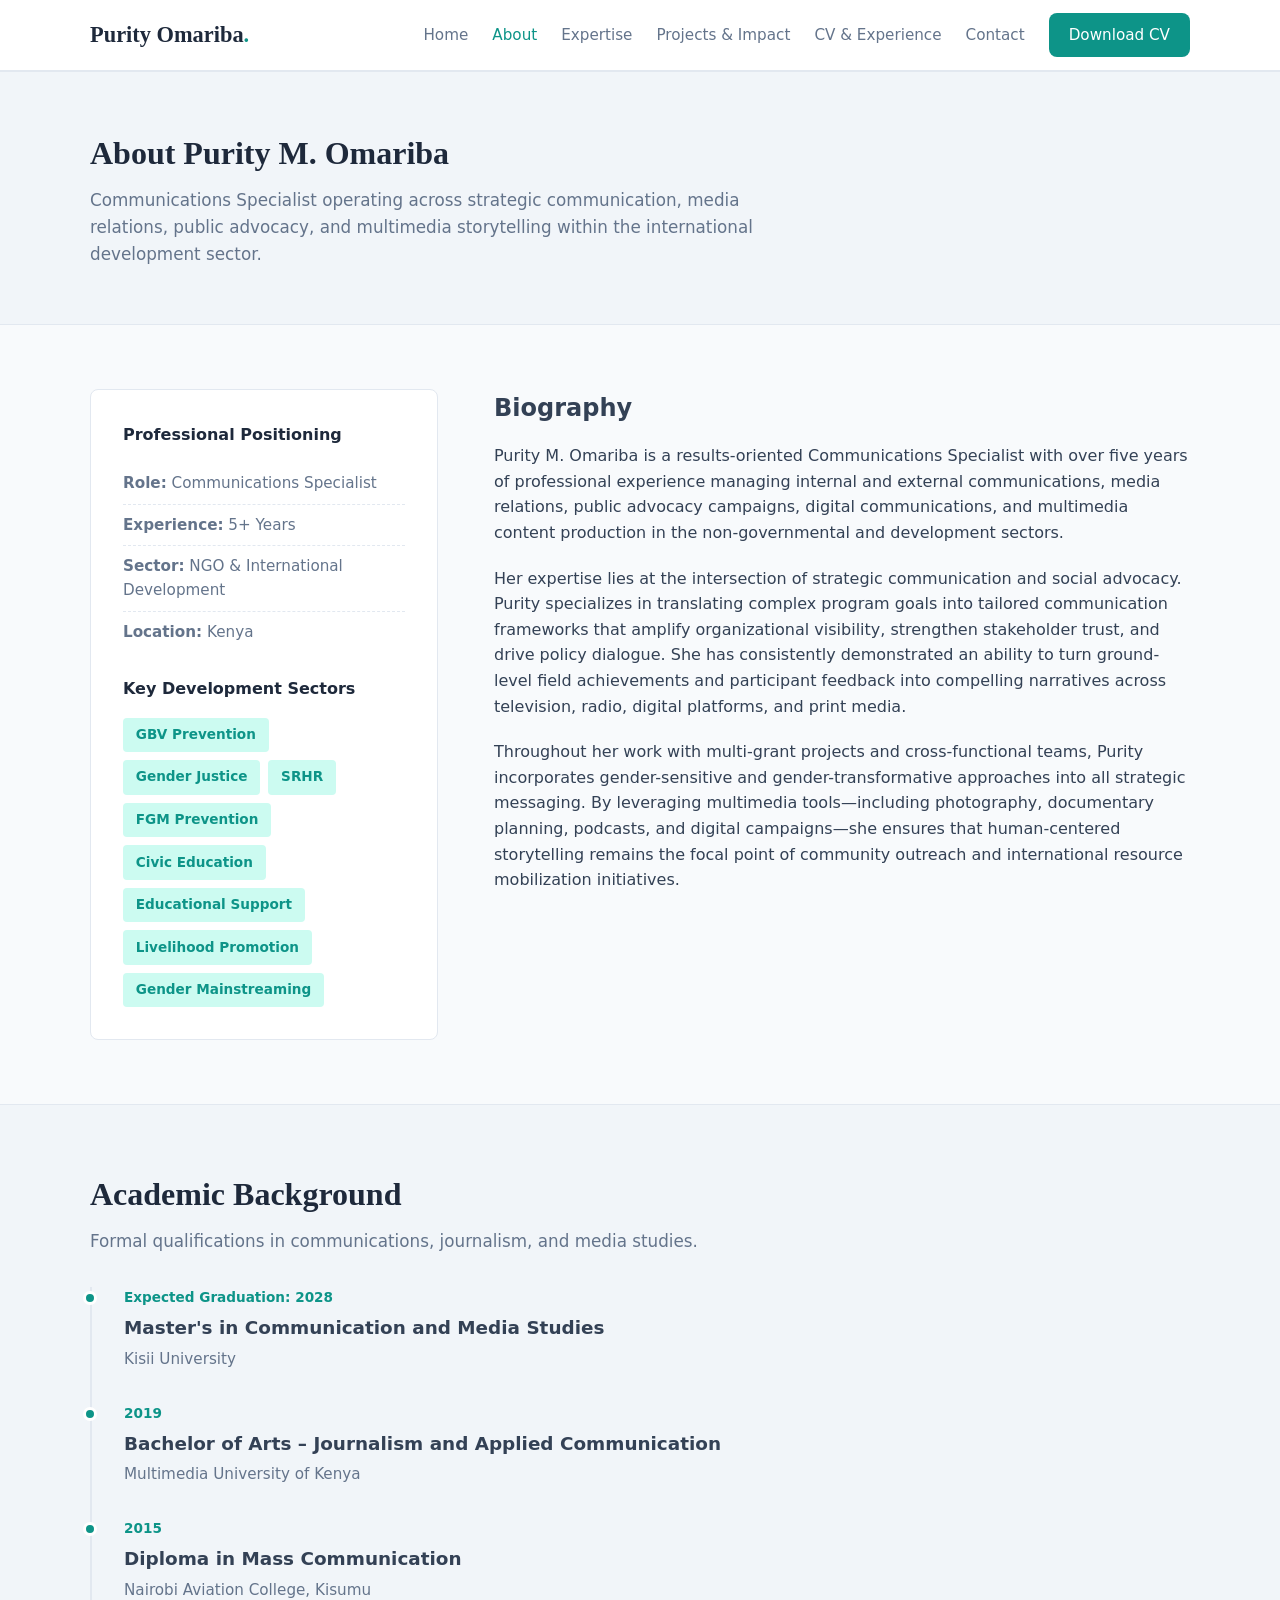
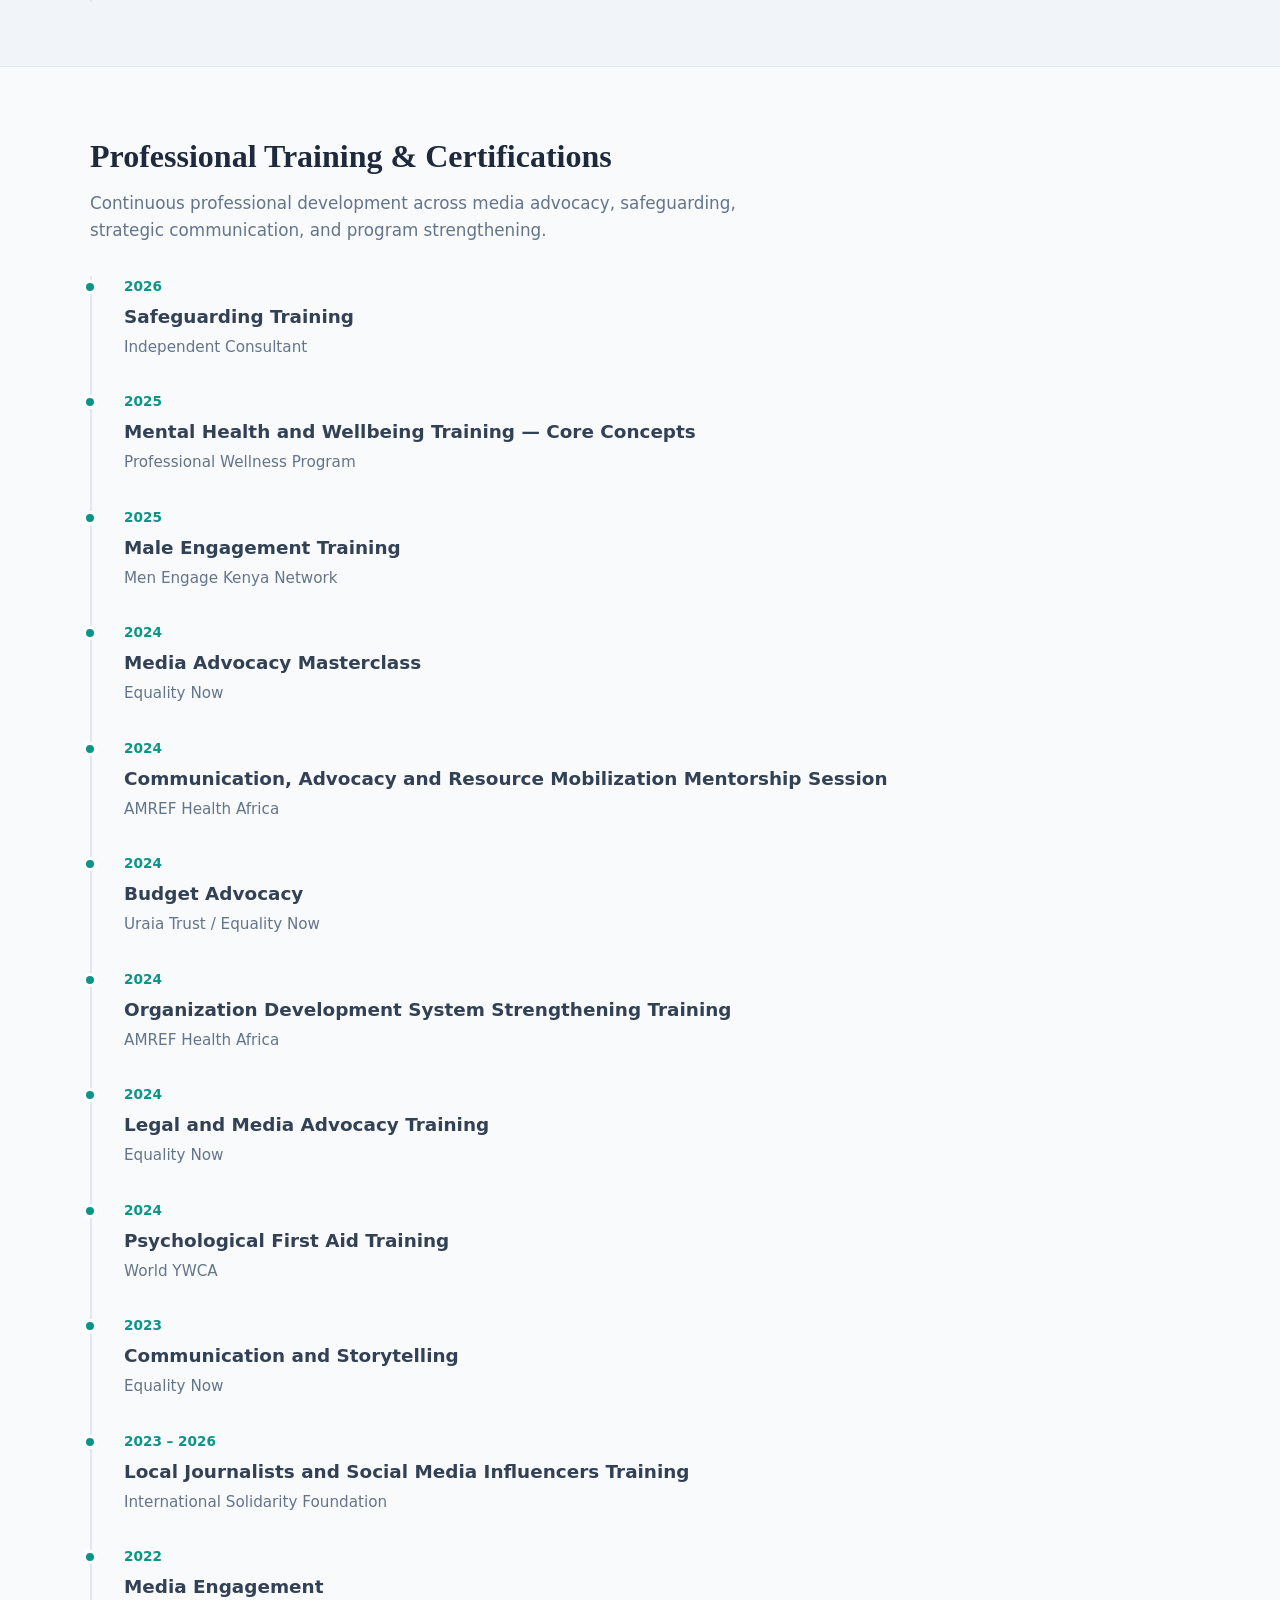
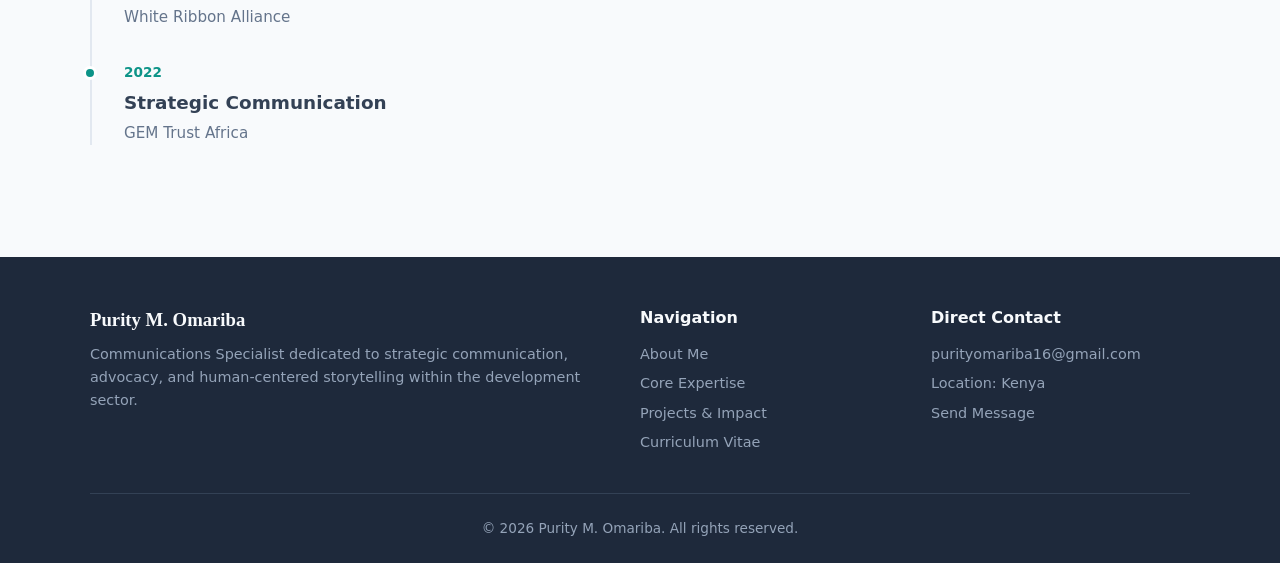
==== commit 5308fd0b: "Add files via upload" ====
--- a/about.html
+++ b/about.html
@@ -5,7 +5,7 @@
   <meta name="viewport" content="width=device-width, initial-scale=1.0">
   <meta name="description" content="Professional biography, education, development focus areas, and certification timeline for Purity M. Omariba, Communications Specialist.">
   <title>About Me | Purity M. Omariba</title>
-  <link rel="stylesheet" href="css/style.css">
+  <link rel="stylesheet" href="css/style.css?v=2">
   <style>
     /* Dedicated Page Styles for About & Timelines */
     .bio-grid {
@@ -83,7 +83,7 @@
       height: 14px;
       border-radius: 50%;
       background-color: var(--primary);
-      border: 3px solid var(--bg-light);
+      border: 3px solid var(--bg-card); /* Fixed undefined variable --bg-light */
     }
 
     .timeline-date {
@@ -125,17 +125,15 @@
         <span class="bar"></span>
       </button>
 
-      <nav>
-        <ul class="nav-links" id="nav-links">
-          <li><a href="index.html">Home</a></li>
-          <li><a href="about.html" class="active">About</a></li>
-          <li><a href="expertise.html">Expertise</a></li>
-          <li><a href="projects.html">Projects & Impact</a></li>
-          <li><a href="cv.html">CV & Experience</a></li>
-          <li><a href="contact.html">Contact</a></li>
-          <li><a href="docs/Purity_Omariba_CV.pdf" download class="btn btn-primary">Download CV</a></li>
-        </ul>
-      </nav>
+      <ul class="nav-links" id="nav-links">
+        <li><a href="index.html">Home</a></li>
+        <li><a href="about.html" class="active">About</a></li>
+        <li><a href="expertise.html">Expertise</a></li>
+        <li><a href="projects.html">Projects & Impact</a></li>
+        <li><a href="cv.html">CV & Experience</a></li>
+        <li><a href="contact.html">Contact</a></li>
+        <li><a href="docs/Purity_Omariba_CV.pdf" download class="btn btn-primary">Download CV</a></li>
+      </ul>
     </div>
   </header>
 
@@ -362,7 +360,7 @@
   </footer>
 
   <!-- External JavaScript Link -->
-  <script src="js/script.js"></script>
+  <script src="js/script.js?v=2"></script>
 
 </body>
 </html>
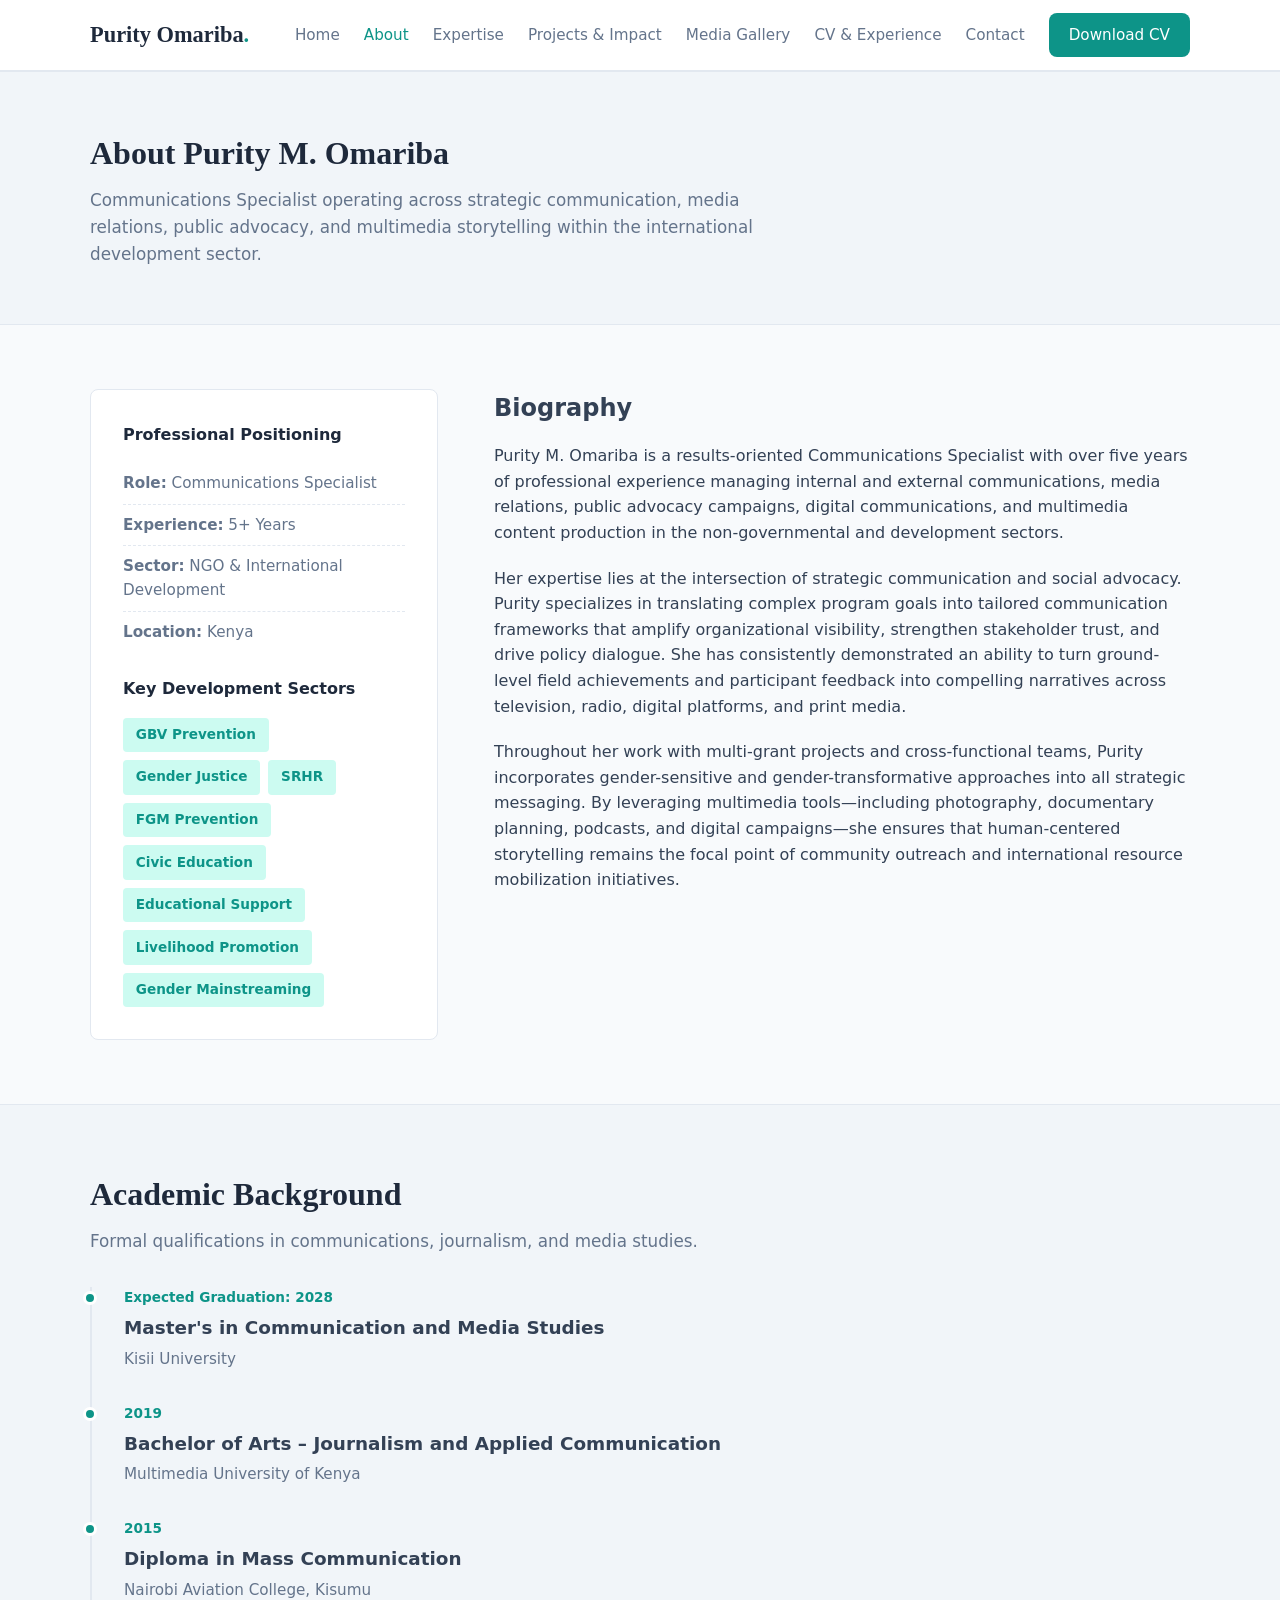
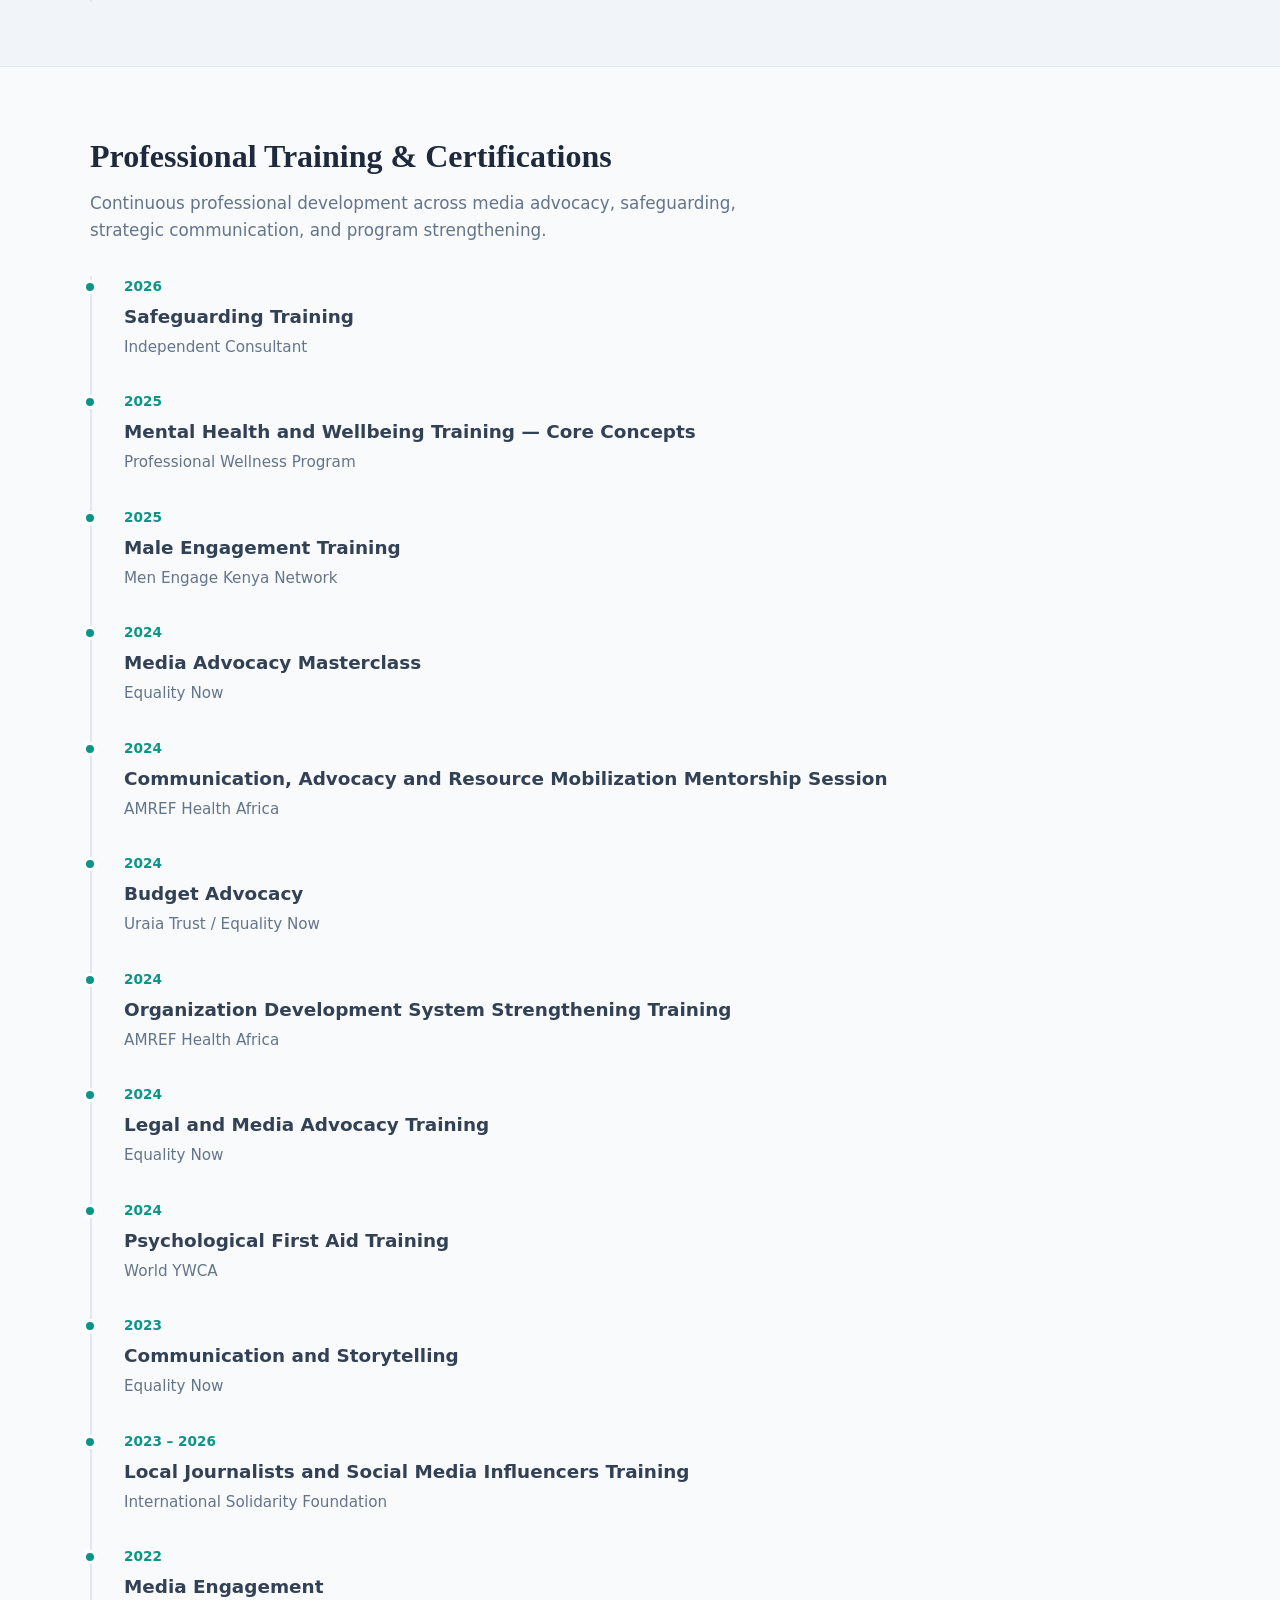
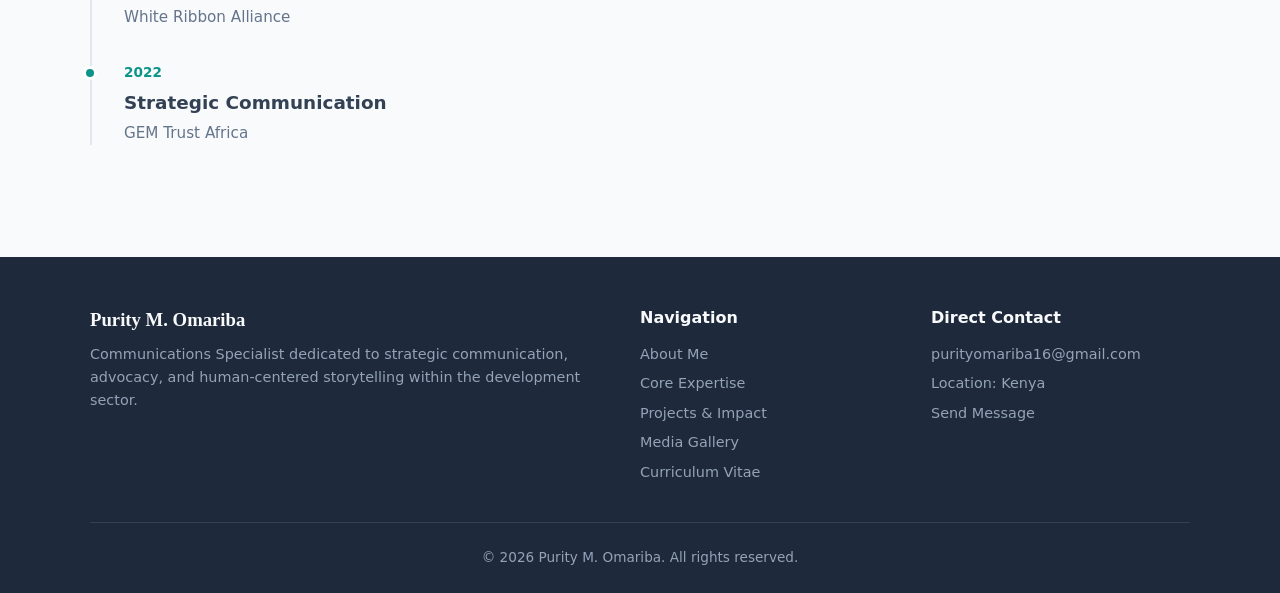
==== commit 45ad5482: "Add files via upload" ====
--- a/about.html
+++ b/about.html
@@ -5,7 +5,7 @@
   <meta name="viewport" content="width=device-width, initial-scale=1.0">
   <meta name="description" content="Professional biography, education, development focus areas, and certification timeline for Purity M. Omariba, Communications Specialist.">
   <title>About Me | Purity M. Omariba</title>
-  <link rel="stylesheet" href="css/style.css?v=2">
+  <link rel="stylesheet" href="css/style.css?v=3">
   <style>
     /* Dedicated Page Styles for About & Timelines */
     .bio-grid {
@@ -130,6 +130,7 @@
         <li><a href="about.html" class="active">About</a></li>
         <li><a href="expertise.html">Expertise</a></li>
         <li><a href="projects.html">Projects & Impact</a></li>
+        <li><a href="gallery.html">Media Gallery</a></li>
         <li><a href="cv.html">CV & Experience</a></li>
         <li><a href="contact.html">Contact</a></li>
         <li><a href="docs/Purity_Omariba_CV.pdf" download class="btn btn-primary">Download CV</a></li>
@@ -341,6 +342,7 @@
             <li><a href="about.html">About Me</a></li>
             <li><a href="expertise.html">Core Expertise</a></li>
             <li><a href="projects.html">Projects & Impact</a></li>
+            <li><a href="gallery.html">Media Gallery</a></li>
             <li><a href="cv.html">Curriculum Vitae</a></li>
           </ul>
         </div>
@@ -360,7 +362,7 @@
   </footer>
 
   <!-- External JavaScript Link -->
-  <script src="js/script.js?v=2"></script>
+  <script src="js/script.js?v=3"></script>
 
 </body>
 </html>
